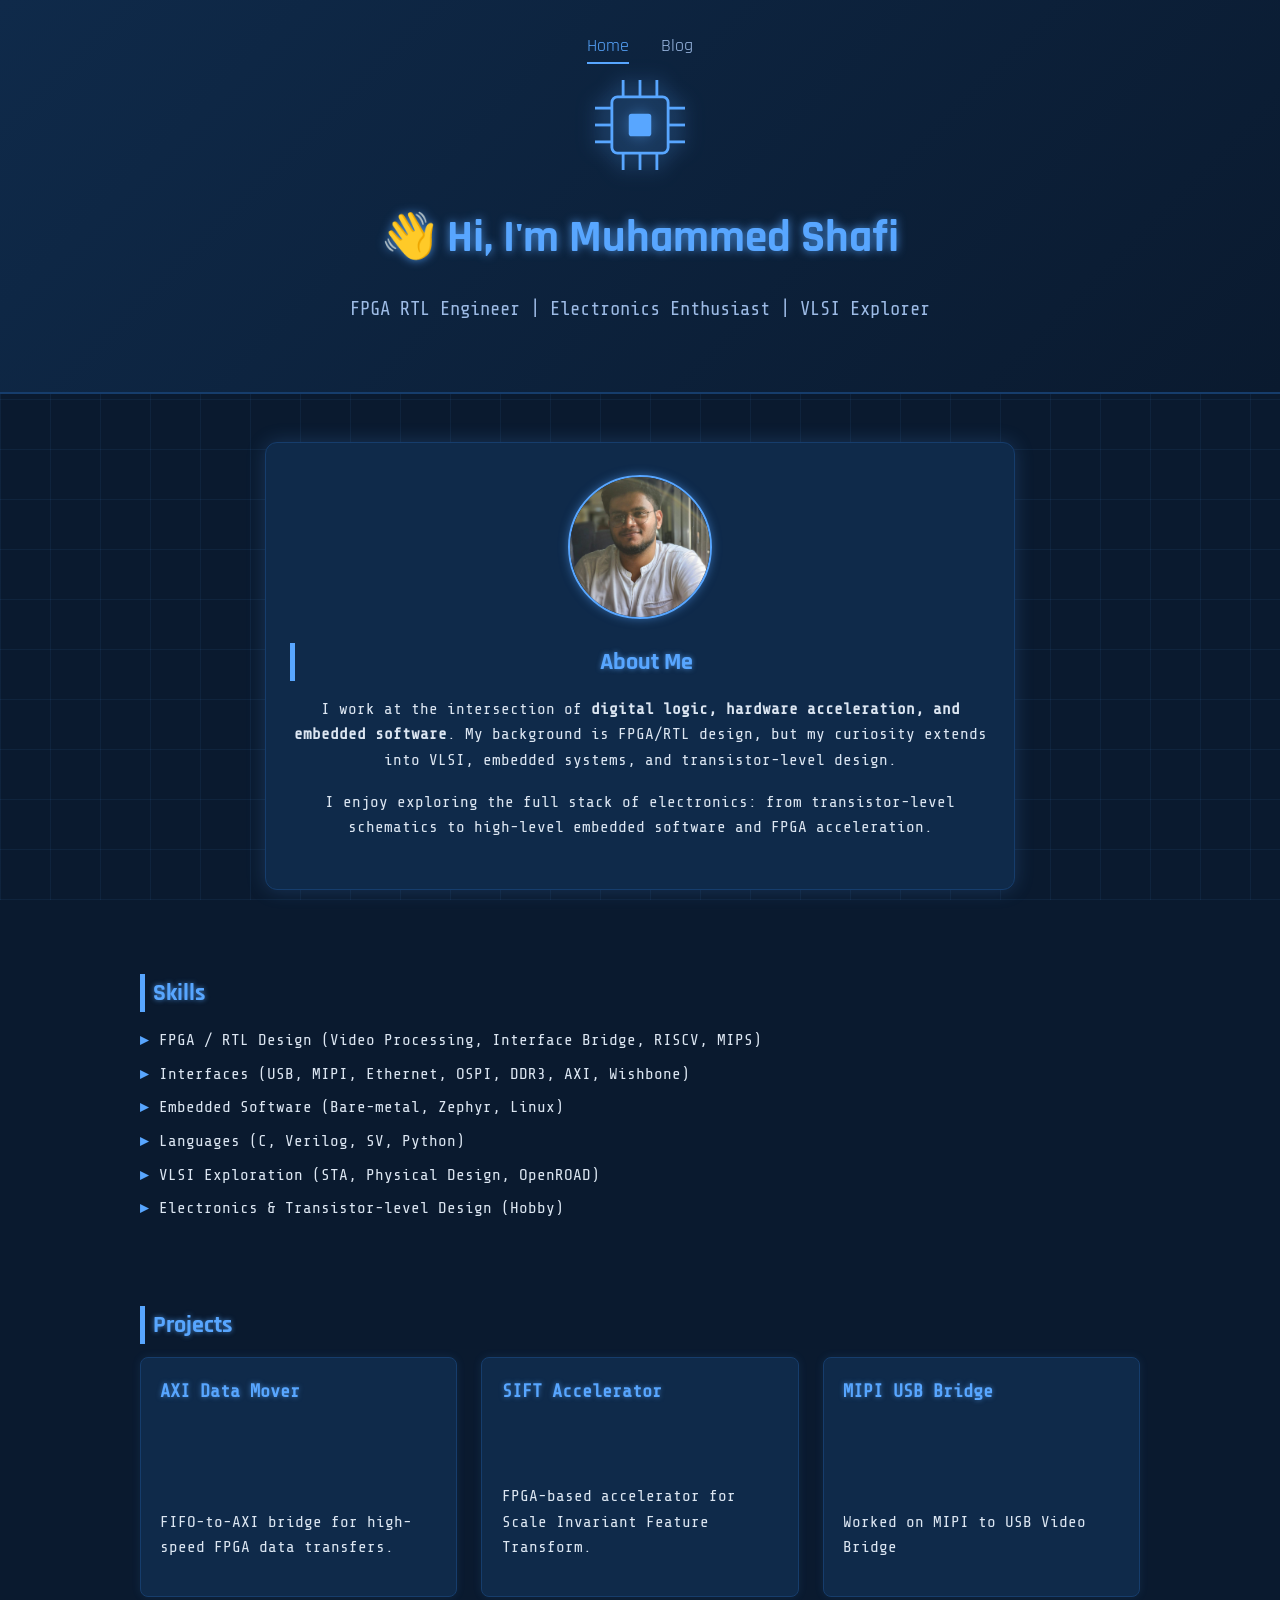
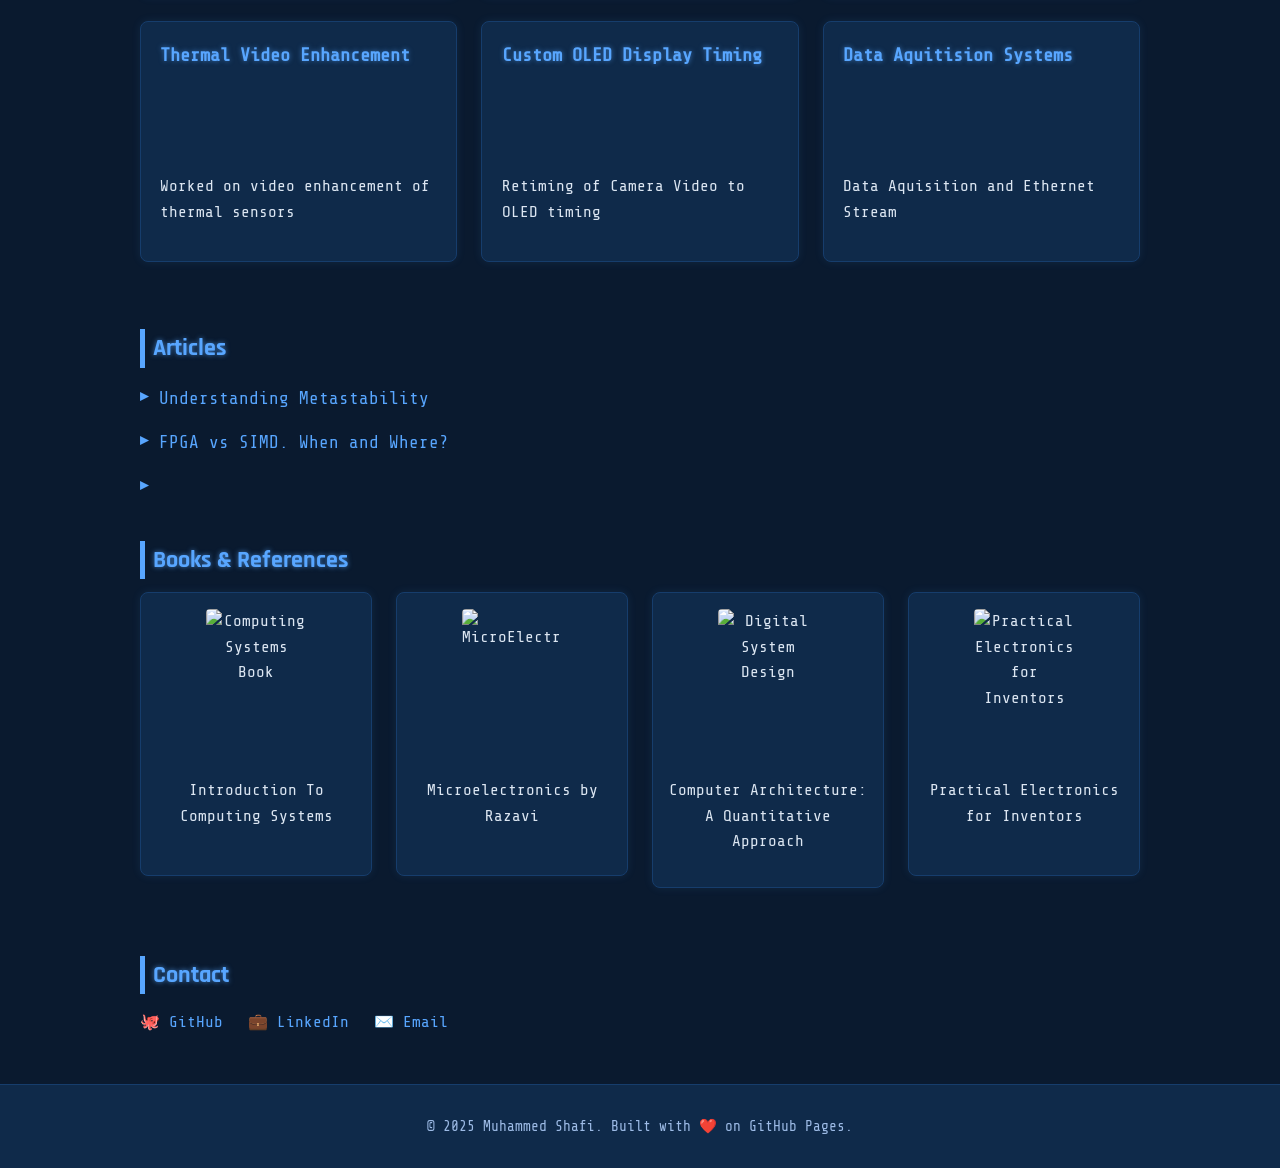
==== index.html @ 4765f698 "sept8" ====
<!DOCTYPE html>
<html lang="en">
<head>
  <meta charset="UTF-8">
  <meta name="viewport" content="width=device-width, initial-scale=1.0">
  <title>Muhammed Shafi | FPGA RTL Engineer</title>
  <link rel="stylesheet" href="styles.css">
</head>
<body>

  <!-- Header -->
  <header>
    <nav class="navbar">
      <a href="index.html" class="active">Home</a>
      <a href="blog.html">Blog</a>
    </nav>

    <!-- Chip Logo -->
    <svg class="chip-logo" xmlns="http://www.w3.org/2000/svg" viewBox="0 0 64 64" fill="none">
      <rect x="12" y="12" width="40" height="40" rx="4" stroke="#58a6ff" stroke-width="2"/>
      <rect x="24" y="24" width="16" height="16" rx="2" fill="#58a6ff"/>
      <line x1="0" y1="20" x2="12" y2="20" stroke="#58a6ff" stroke-width="2"/>
      <line x1="0" y1="32" x2="12" y2="32" stroke="#58a6ff" stroke-width="2"/>
      <line x1="0" y1="44" x2="12" y2="44" stroke="#58a6ff" stroke-width="2"/>
      <line x1="52" y1="20" x2="64" y2="20" stroke="#58a6ff" stroke-width="2"/>
      <line x1="52" y1="32" x2="64" y2="32" stroke="#58a6ff" stroke-width="2"/>
      <line x1="52" y1="44" x2="64" y2="44" stroke="#58a6ff" stroke-width="2"/>
      <line x1="20" y1="0" x2="20" y2="12" stroke="#58a6ff" stroke-width="2"/>
      <line x1="32" y1="0" x2="32" y2="12" stroke="#58a6ff" stroke-width="2"/>
      <line x1="44" y1="0" x2="44" y2="12" stroke="#58a6ff" stroke-width="2"/>
      <line x1="20" y1="52" x2="20" y2="64" stroke="#58a6ff" stroke-width="2"/>
      <line x1="32" y1="52" x2="32" y2="64" stroke="#58a6ff" stroke-width="2"/>
      <line x1="44" y1="52" x2="44" y2="64" stroke="#58a6ff" stroke-width="2"/>
    </svg>

    <h1>👋 Hi, I'm Muhammed Shafi</h1>
    <p>FPGA RTL Engineer | Electronics Enthusiast | VLSI Explorer</p>
  </header>

  <!-- About Me -->
  <section class="about-me">
    <div class="about-card">
      <div class="photo-holder">
        <img src="propic.jpeg" alt="Muhammed Shafi">
      </div>
      <div class="bio">
        <h2>About Me</h2>
        <p>
          I work at the intersection of <strong>digital logic, hardware acceleration, and embedded software</strong>.  
          My background is FPGA/RTL design, but my curiosity extends into VLSI, embedded systems, and transistor-level design.
        </p>
        <p>
          I enjoy exploring the full stack of electronics: from transistor-level schematics to high-level embedded software and FPGA acceleration.
        </p>
      </div>
    </div>
  </section>

  <!-- Skills -->
  <section class="skills">
    <h2>Skills</h2>
    <ul>
      <li>FPGA / RTL Design (Video Processing, Interface Bridge, RISCV, MIPS)</li>
      <li>Interfaces (USB, MIPI, Ethernet, OSPI, DDR3, AXI, Wishbone)</li>
      <li>Embedded Software (Bare-metal, Zephyr, Linux)</li>
      <li>Languages (C, Verilog, SV, Python)</li>
      <li>VLSI Exploration (STA, Physical Design, OpenROAD)</li>
      <li>Electronics & Transistor-level Design (Hobby)</li>
    </ul>
  </section>

  <!-- Projects -->
  <section class="projects">
    <h2>Projects</h2>
    <div class="projects-grid">
      <div class="card"><h3>AXI Data Mover</h3><p>FIFO-to-AXI bridge for high-speed FPGA data transfers.</p></div>
      <div class="card"><h3>SIFT Accelerator</h3><p>FPGA-based accelerator for Scale Invariant Feature Transform.</p></div>
      <div class="card"><h3>MIPI USB Bridge</h3><p>Worked on MIPI to USB Video Bridge </p></div>
      <div class="card"><h3>Thermal Video Enhancement</h3><p>Worked on video enhancement of thermal sensors</p></div>
      <div class="card"><h3>Custom OLED Display Timing</h3><p>Retiming of Camera Video to OLED timing</p></div>
      <div class="card"><h3>Data Aquitision Systems</h3><p>Data Aquisition and Ethernet Stream </p></div>
    </div>
  </section>

  <!-- Articles -->
  <section class="articles">
    <h2>Articles</h2>
    <ul class="blog-links">
      <li><a href="blog.html#axi-data-mover">Understanding Metastability</a></li>
      <li><a href="blog.html#fpga-vs-simd">FPGA vs SIMD. When and Where?</a></li>
      <li><a href="blog.html#3d-printing"></a></li>
    </ul>
  </section>

  <!-- Books -->
  <section class="books">
    <h2>Books & References</h2>
    <div class="books-grid">
      <div class="book-card">
        <img src="https://m.media-amazon.com/images/I/41h+Bfz9GYL.jpg" alt="Computing Systems Book">
        <p>Introduction To Computing Systems</p>
      </div>
      <div class="book-card">
        <img src="https://m.media-amazon.com/images/I/61OYe2f8OWL._SX342_SY445_ControlCacheEqualizer_.jpg" alt="MicroElectronics">
        <p>Microelectronics by Razavi</p>
      </div>
      <div class="book-card">
        <img src="https://m.media-amazon.com/images/G/31/apparel/rcxgs/tile._CB483369979_.gif" alt="Digital System Design">
        <p>Computer Architecture: A Quantitative Approach</p>
      </div>
      <div class="book-card">
        <img src="https://m.media-amazon.com/images/I/51RRnLMGxoL._SX379_BO1,204,203,200_.jpg" alt="Practical Electronics for Inventors">
        <p>Practical Electronics for Inventors</p>
      </div>
    </div>
  </section>

  <!-- Contact -->
  <section class="contact">
    <h2>Contact</h2>
    <p class="links">
      <a href="https://github.com/your-username" target="_blank">🐙 GitHub</a>
      <a href="https://linkedin.com/in/your-profile" target="_blank">💼 LinkedIn</a>
      <a href="mailto:your.email@example.com">✉️ Email</a>
    </p>
  </section>

  <!-- Footer -->
  <footer>
    <p>© 2025 Muhammed Shafi. Built with ❤️ on GitHub Pages.</p>
  </footer>

  <!-- JS -->
  <script src="script.js"></script>
</body>
</html>
---- styles.css ----
/* Fonts */
@import url('https://fonts.googleapis.com/css2?family=Share+Tech+Mono&family=Rajdhani:wght@500&display=swap');

/* Base styles */
body {
  margin: 0;
  font-family: 'Share Tech Mono', monospace;
  background: #0a1a2f;
  color: #dce6f2;
  line-height: 1.6;
  overflow-x: hidden;
  position: relative;
}

/* Blueprint grid background */
body::before {
  content: "";
  position: fixed;
  top: 0; left: 0;
  width: 100%; height: 100%;
  background: 
    linear-gradient(90deg, rgba(88,166,255,0.07) 1px, transparent 1px),
    linear-gradient(0deg, rgba(88,166,255,0.07) 1px, transparent 1px);
  background-size: 50px 50px;
  pointer-events: none;
  z-index: 0;
}

/* Header */
header {
  text-align: center;
  padding: 2rem 1rem 3rem 1rem;
  background: linear-gradient(135deg, #0f2a4a, #0a1a2f);
  border-bottom: 2px solid #163d6c;
  position: relative;
  z-index: 1;
}

/* Navbar */
.navbar {
  display: flex;
  justify-content: center;
  gap: 2rem;
  margin-bottom: 1rem;
}

.navbar a {
  color: #9dbbe6;
  text-decoration: none;
  font-family: 'Rajdhani', sans-serif;
  font-size: 1.1rem;
  transition: color 0.2s, text-shadow 0.2s;
}

.navbar a:hover {
  color: #58a6ff;
  text-shadow: 0 0 8px #58a6ff;
}

.navbar .active {
  color: #58a6ff;
  border-bottom: 2px solid #58a6ff;
  padding-bottom: 2px;
}

/* Chip logo */
.chip-logo {
  width: 90px;
  margin-bottom: 1rem;
  filter: drop-shadow(0 0 10px rgba(88,166,255,0.8));
  animation: pulse 3s infinite alternate;
}

@keyframes pulse {
  from { filter: drop-shadow(0 0 5px rgba(88,166,255,0.5)); }
  to { filter: drop-shadow(0 0 20px rgba(88,166,255,1)); }
}

/* Header text */
header h1 {
  font-family: 'Rajdhani', sans-serif;
  font-size: 2.8rem;
  color: #58a6ff;
  margin: 0.5rem 0;
  text-shadow: 0 0 10px rgba(88,166,255,0.8);
}

header p {
  font-size: 1.2rem;
  color: #9dbbe6;
}

/* Sections */
section {
  max-width: 1000px;
  margin: 1rem auto;
  padding: 1rem 2rem;
  position: relative;
  z-index: 1;
}

h2 {
  font-family: 'Rajdhani', sans-serif;
  border-left: 5px solid #58a6ff;
  padding-left: 0.5rem;
  margin-bottom: 0.8rem;
  color: #58a6ff;
  text-shadow: 0 0 5px rgba(88,166,255,0.7);
}

/* About Me section */
.about-me {
  display: flex;
  justify-content: center;
  margin: 2rem auto;
  padding: 1rem;
}

.about-card {
  background: #0f2a4a;
  border: 1px solid #163d6c;
  border-radius: 12px;
  padding: 2rem 1.5rem;
  max-width: 700px;
  width: 100%;
  text-align: center;
  box-shadow: 0 0 20px rgba(88,166,255,0.2);
}

.about-card .photo-holder {
  width: 140px;
  height: 140px;
  margin: 0 auto 1.5rem auto;
  border-radius: 50%;
  overflow: hidden;
  border: 2px solid #58a6ff;
  box-shadow: 0 0 10px rgba(88,166,255,0.5);
}

.about-card .photo-holder img {
  width: 100%;
  height: 100%;
  object-fit: cover;
}

.about-card .bio h2 {
  font-family: 'Rajdhani', sans-serif;
  color: #58a6ff;
  margin-bottom: 1rem;
}

.about-card .bio p {
  color: #dce6f2;
  line-height: 1.6;
  margin-bottom: 1rem;
  font-size: 1rem;
}

/* Lists */
ul { list-style: none; padding: 0; }
li {
  margin: 0.5rem 0;
  padding-left: 1.2rem;
  position: relative;
}
li::before {
  content: "▸";
  position: absolute;
  left: 0;
  color: #58a6ff;
  font-weight: bold;
}

/* Projects */
.projects-grid {
    display: grid;
    grid-template-columns: repeat(auto-fit, minmax(250px, 1fr));
    gap: 1.5rem;
  }
  
  .card {
    display: flex;
    flex-direction: column;
    justify-content: space-between;
    background: #0f2a4a;
    padding: 1.2rem;
    border-radius: 8px;
    border: 1px solid #163d6c;
    box-shadow: 0 0 10px rgba(88,166,255,0.1);
    transition: transform 0.2s, box-shadow 0.3s;
    min-height: 200px; /* ensures uniform height */
  }


.card:hover {
  transform: translateY(-5px);
  box-shadow: 0 0 20px rgba(88,166,255,0.4);
}

.card h3 {
  color: #58a6ff;
  margin-top: 0;
  text-shadow: 0 0 5px rgba(88,166,255,0.6);
}

/* Blog links */
.blog-links li {
  margin: 1rem 0;
}

.blog-links a {
  color: #58a6ff;
  text-decoration: none;
  font-size: 1.1rem;
  transition: color 0.2s, text-shadow 0.2s;
}

.blog-links a:hover {
  color: #7dd3fc;
  text-shadow: 0 0 8px #58a6ff;
}

/* Books section */
.books-grid {
    display: grid;
    grid-template-columns: repeat(auto-fit, minmax(150px, 1fr));
    gap: 1.5rem;
    align-items: start;
  }
  
  .book-card {
    display: flex;
    flex-direction: column;
    align-items: center;
    background: #0f2a4a;
    border: 1px solid #163d6c;
    border-radius: 8px;
    padding: 1rem;
    text-align: center;
    box-shadow: 0 0 10px rgba(88,166,255,0.1);
    transition: transform 0.2s, box-shadow 0.3s;
    min-height: 250px; /* keeps books aligned */
  }
  
  .book-card img {
    width: 100px;
    height: 140px;
    object-fit: cover;
    margin-bottom: 0.8rem;
    border-radius: 4px;
  }


.book-card:hover {
    transform: translateY(-5px);
    box-shadow: 0 0 20px rgba(88,166,255,0.4);
  }

/* Contact links */
.links a {
  color: #58a6ff;
  text-decoration: none;
  margin-right: 1rem;
  transition: color 0.2s, text-shadow 0.2s;
}

.links a:hover {
  color: #7dd3fc;
  text-shadow: 0 0 8px #58a6ff;
}

/* Footer */
footer {
  text-align: center;
  padding: 1rem;
  background: #0f2a4a;
  color: #9dbbe6;
  border-top: 1px solid #163d6c;
  font-size: 0.9rem;
  position: relative;
  z-index: 1;
}

/* Responsive tweaks */
@media (max-width: 768px) {
  .projects, .books {
    grid-template-columns: repeat(auto-fit, minmax(200px, 1fr));
  }
  section {
    padding: 1rem 1rem;
  }
}
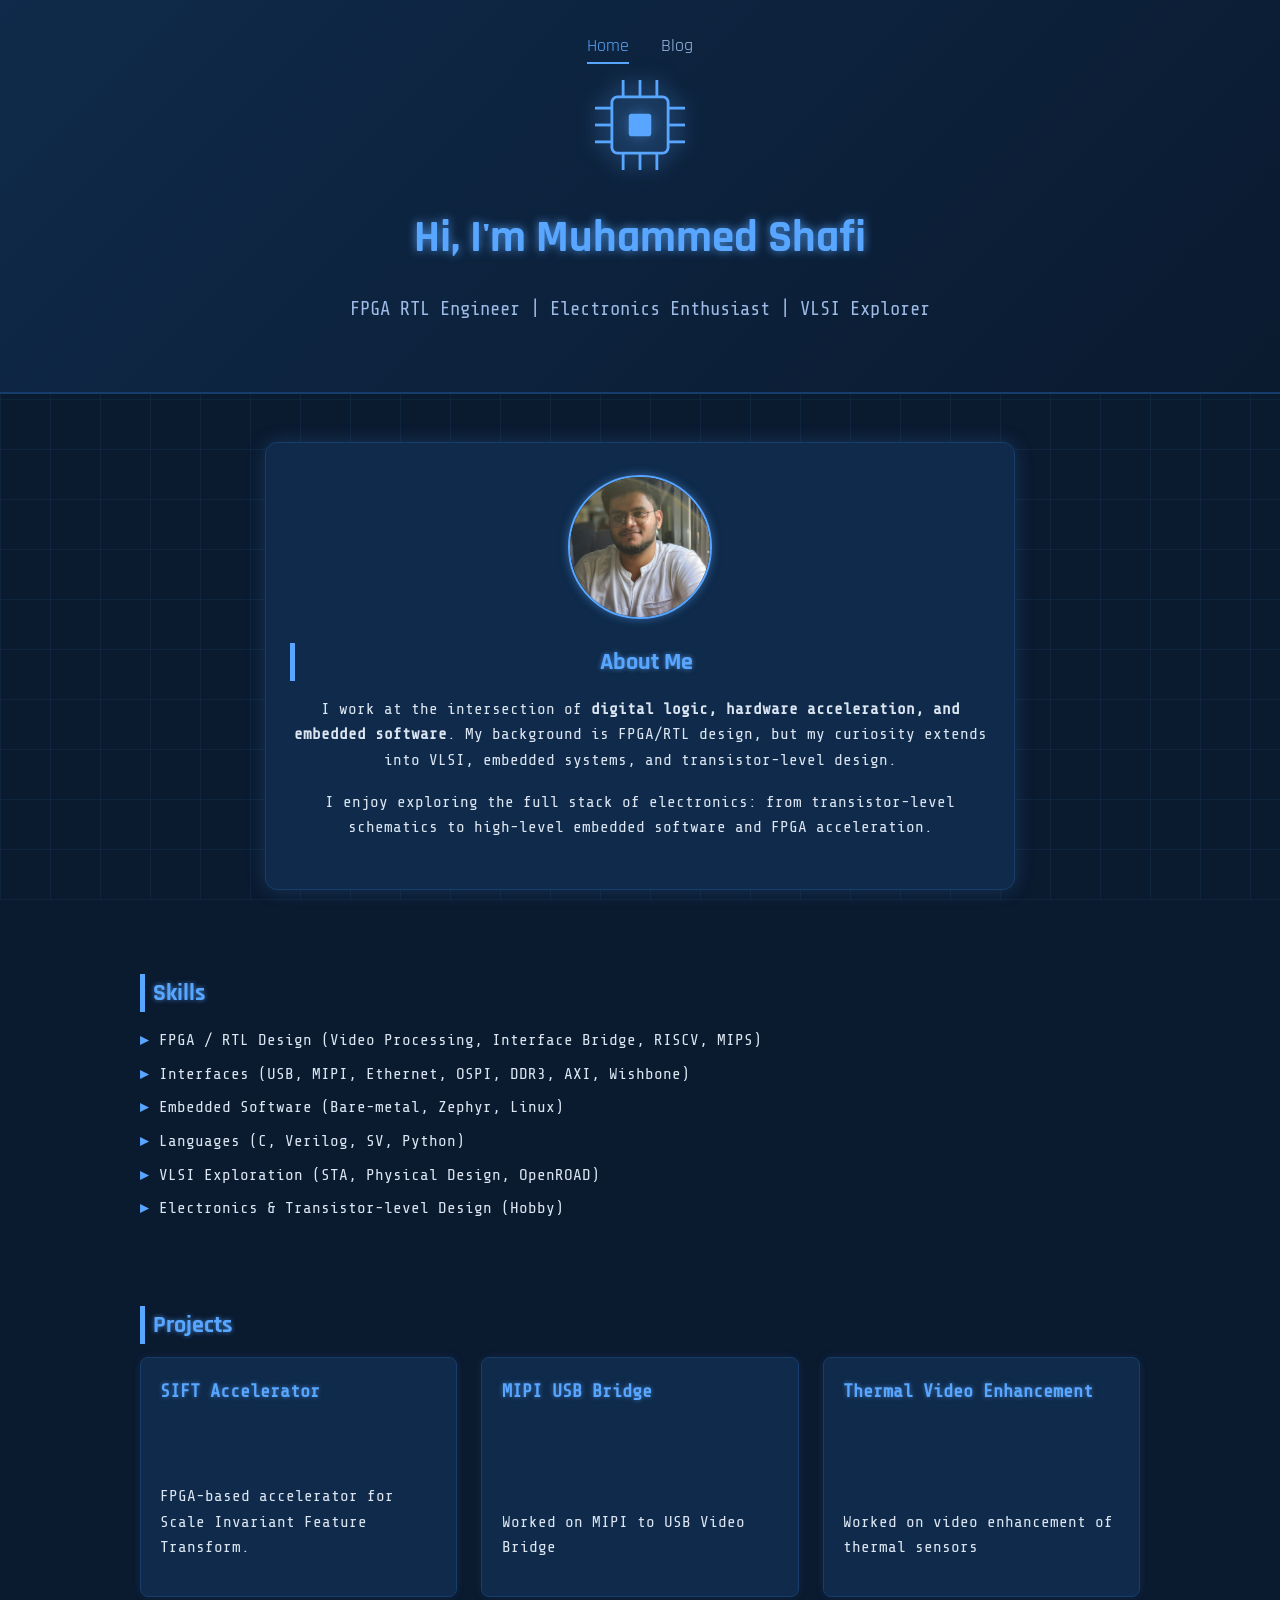
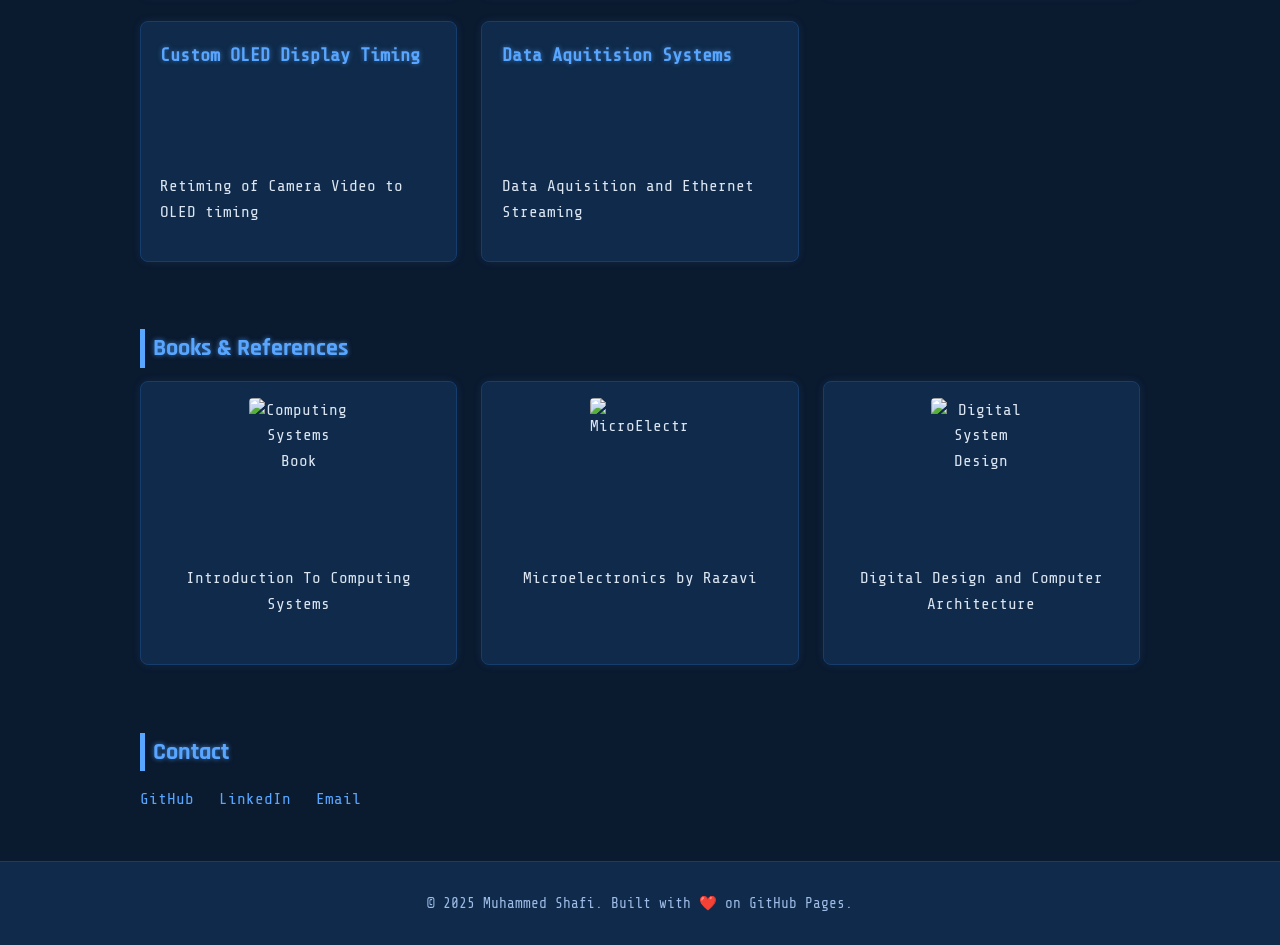
==== commit e4db1f2b: "nov4" ====
--- a/index.html
+++ b/index.html
@@ -33,7 +33,7 @@
       <line x1="44" y1="52" x2="44" y2="64" stroke="#58a6ff" stroke-width="2"/>
     </svg>
 
-    <h1>👋 Hi, I'm Muhammed Shafi</h1>
+    <h1> Hi, I'm Muhammed Shafi</h1>
     <p>FPGA RTL Engineer | Electronics Enthusiast | VLSI Explorer</p>
   </header>
 
@@ -73,24 +73,23 @@
   <section class="projects">
     <h2>Projects</h2>
     <div class="projects-grid">
-      <div class="card"><h3>AXI Data Mover</h3><p>FIFO-to-AXI bridge for high-speed FPGA data transfers.</p></div>
       <div class="card"><h3>SIFT Accelerator</h3><p>FPGA-based accelerator for Scale Invariant Feature Transform.</p></div>
       <div class="card"><h3>MIPI USB Bridge</h3><p>Worked on MIPI to USB Video Bridge </p></div>
       <div class="card"><h3>Thermal Video Enhancement</h3><p>Worked on video enhancement of thermal sensors</p></div>
       <div class="card"><h3>Custom OLED Display Timing</h3><p>Retiming of Camera Video to OLED timing</p></div>
-      <div class="card"><h3>Data Aquitision Systems</h3><p>Data Aquisition and Ethernet Stream </p></div>
+      <div class="card"><h3>Data Aquitision Systems</h3><p>Data Aquisition and Ethernet Streaming </p></div>
     </div>
   </section>
 
   <!-- Articles -->
-  <section class="articles">
+  <!-- <section class="articles">
     <h2>Articles</h2>
     <ul class="blog-links">
       <li><a href="blog.html#axi-data-mover">Understanding Metastability</a></li>
       <li><a href="blog.html#fpga-vs-simd">FPGA vs SIMD. When and Where?</a></li>
       <li><a href="blog.html#3d-printing"></a></li>
     </ul>
-  </section>
+  </section> -->
 
   <!-- Books -->
   <section class="books">
@@ -105,12 +104,8 @@
         <p>Microelectronics by Razavi</p>
       </div>
       <div class="book-card">
-        <img src="https://m.media-amazon.com/images/G/31/apparel/rcxgs/tile._CB483369979_.gif" alt="Digital System Design">
-        <p>Computer Architecture: A Quantitative Approach</p>
-      </div>
-      <div class="book-card">
-        <img src="https://m.media-amazon.com/images/I/51RRnLMGxoL._SX379_BO1,204,203,200_.jpg" alt="Practical Electronics for Inventors">
-        <p>Practical Electronics for Inventors</p>
+        <img src="https://m.media-amazon.com/images/I/51TJ5148ORL.jpg" alt="Digital System Design">
+        <p>Digital Design and Computer Architecture </p>
       </div>
     </div>
   </section>
@@ -119,9 +114,9 @@
   <section class="contact">
     <h2>Contact</h2>
     <p class="links">
-      <a href="https://github.com/your-username" target="_blank">🐙 GitHub</a>
-      <a href="https://linkedin.com/in/your-profile" target="_blank">💼 LinkedIn</a>
-      <a href="mailto:your.email@example.com">✉️ Email</a>
+      <a href="https://github.com/your-username" target="_blank"> GitHub</a>
+      <a href="https://linkedin.com/in/your-profile" target="_blank"> LinkedIn</a>
+      <a href="mailto:your.email@example.com">Email</a>
     </p>
   </section>
 
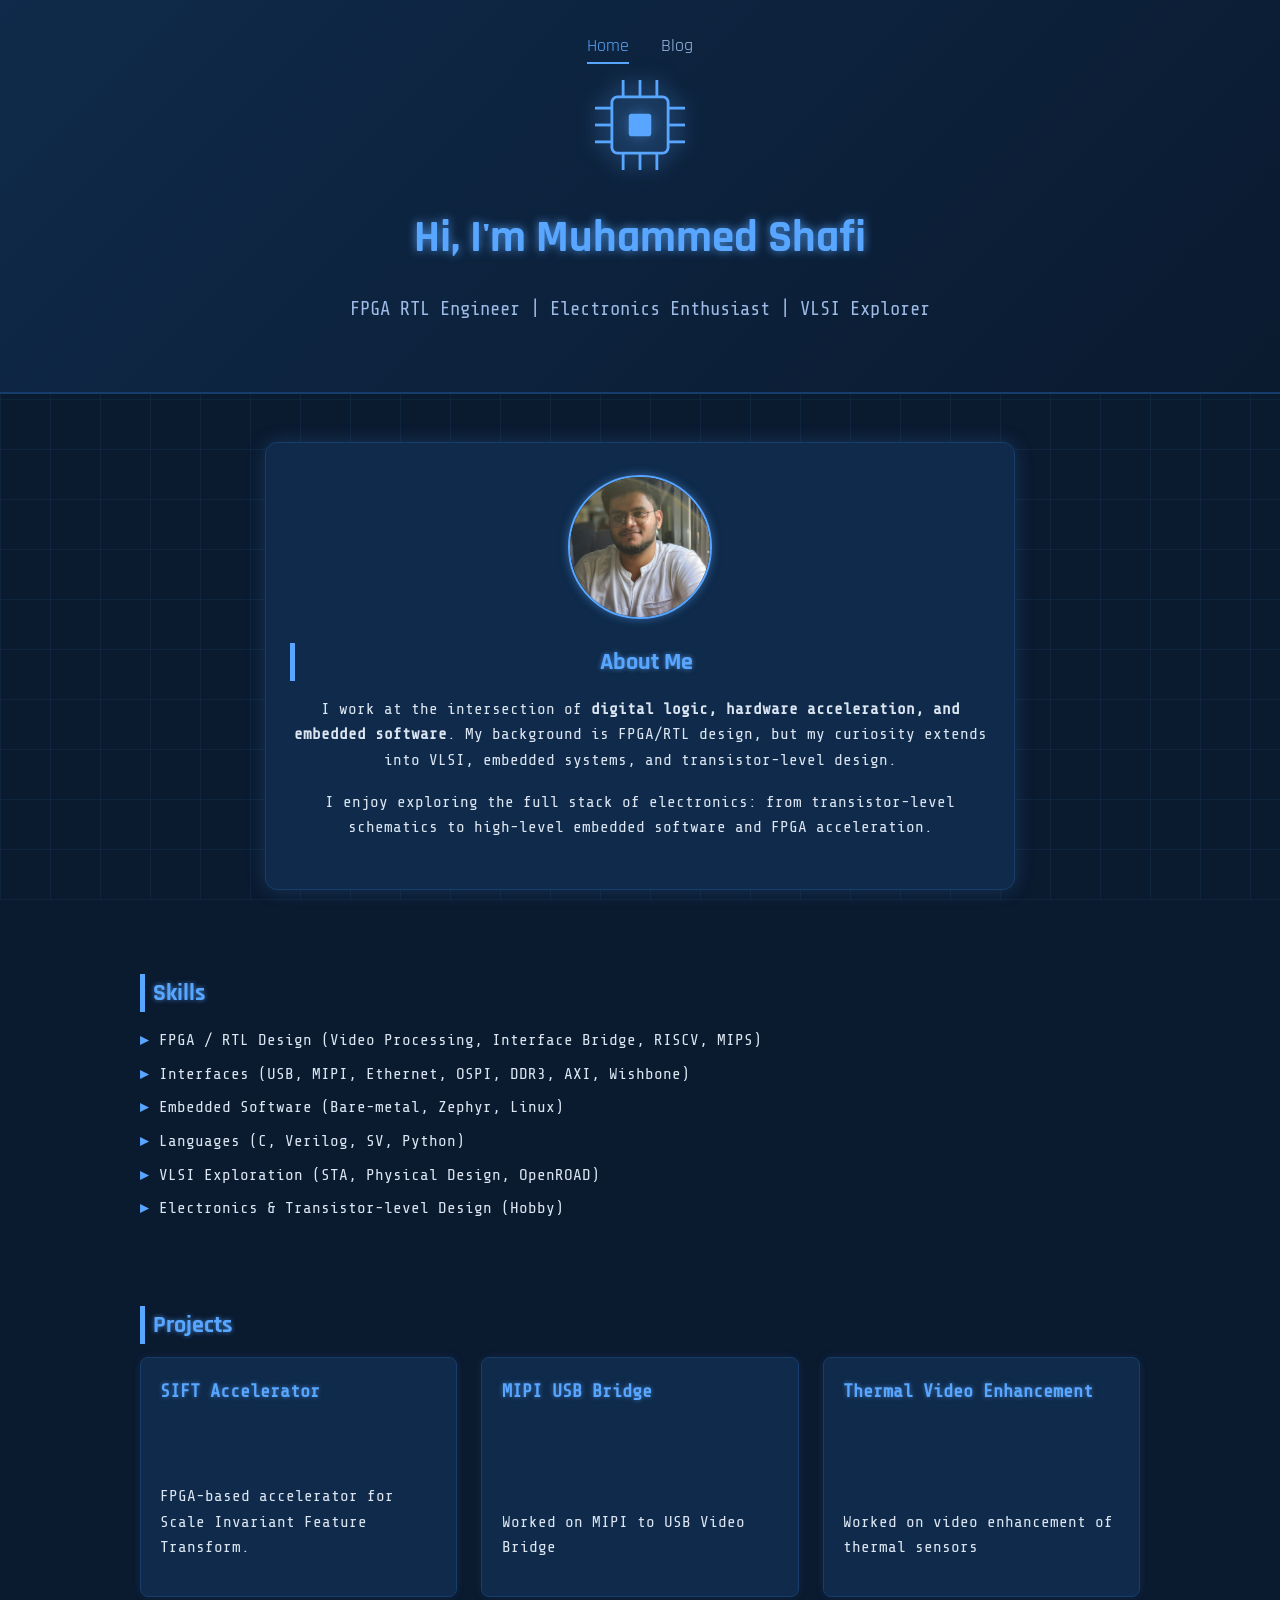
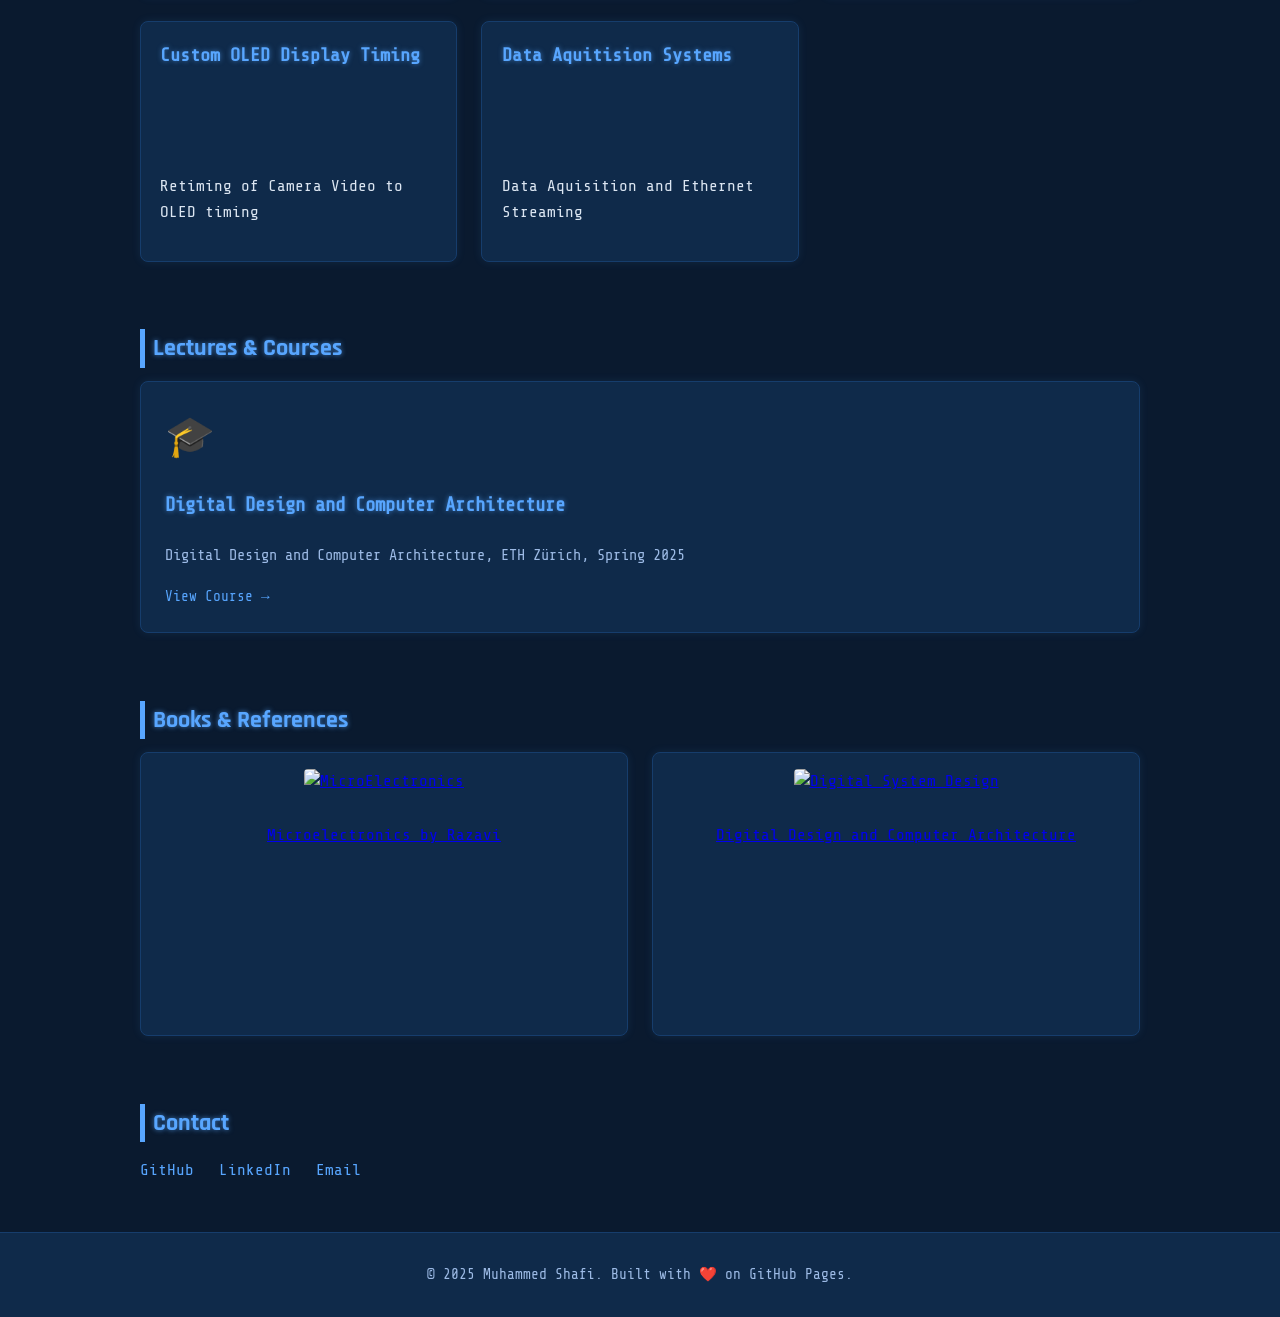
==== commit 2f7f74a3: "added lectures" ====
--- a/index.html
+++ b/index.html
@@ -91,22 +91,36 @@
     </ul>
   </section> -->
 
+  <!-- Lectures -->
+  <section class="lectures">
+    <h2>Lectures & Courses</h2>
+    <div class="lectures-grid">
+      <div class="lecture-card">
+        <div class="lecture-icon">🎓</div>
+        <h3>Digital Design and Computer Architecture</h3>
+        <p>Digital Design and Computer Architecture, ETH Zürich, Spring 2025</p>
+        <a href="https://www.youtube.com/live/ubhxKNlOlRg?si=NXwJ2bxyNw6R1CYl" target="_blank">View Course →</a>
+      </div>
+  </section>
+
   <!-- Books -->
   <section class="books">
     <h2>Books & References</h2>
     <div class="books-grid">
       <div class="book-card">
-        <img src="https://m.media-amazon.com/images/I/41h+Bfz9GYL.jpg" alt="Computing Systems Book">
-        <p>Introduction To Computing Systems</p>
+        <a href="https://www.amazon.in/Microelectronics-Behzad-Razavi/dp/8126571357" target="_blank">
+          <img src="https://m.media-amazon.com/images/I/61OYe2f8OWL._SX342_SY445_ControlCacheEqualizer_.jpg" alt="MicroElectronics">
+          <p>Microelectronics by Razavi</p>
+        </a>
       </div>
+      
       <div class="book-card">
-        <img src="https://m.media-amazon.com/images/I/61OYe2f8OWL._SX342_SY445_ControlCacheEqualizer_.jpg" alt="MicroElectronics">
-        <p>Microelectronics by Razavi</p>
+        <a href="https://www.amazon.in/Digital-Design-Computer-Architecture-Harris/dp/0123944244" target="_blank">
+          <img src="https://m.media-amazon.com/images/I/51TJ5148ORL.jpg" alt="Digital System Design">
+          <p>Digital Design and Computer Architecture</p>
+        </a>
       </div>
-      <div class="book-card">
-        <img src="https://m.media-amazon.com/images/I/51TJ5148ORL.jpg" alt="Digital System Design">
-        <p>Digital Design and Computer Architecture </p>
-      </div>
+      
     </div>
   </section>
 
--- a/styles.css
+++ b/styles.css
@@ -290,3 +290,60 @@
     padding: 1rem 1rem;
   }
 }
+
+
+/* Lectures section */
+.lectures-grid {
+  display: grid;
+  grid-template-columns: repeat(auto-fit, minmax(250px, 1fr));
+  gap: 1.5rem;
+}
+
+.lecture-card {
+  display: flex;
+  flex-direction: column;
+  background: #0f2a4a;
+  padding: 1.5rem;
+  border-radius: 8px;
+  border: 1px solid #163d6c;
+  box-shadow: 0 0 10px rgba(88,166,255,0.1);
+  transition: transform 0.2s, box-shadow 0.3s;
+  min-height: 180px;
+}
+
+.lecture-card:hover {
+  transform: translateY(-5px);
+  box-shadow: 0 0 20px rgba(88,166,255,0.4);
+}
+
+.lecture-icon {
+  font-size: 2.5rem;
+  margin-bottom: 0.8rem;
+}
+
+.lecture-card h3 {
+  color: #58a6ff;
+  margin: 0.5rem 0;
+  font-size: 1.2rem;
+  text-shadow: 0 0 5px rgba(88,166,255,0.6);
+}
+
+.lecture-card p {
+  color: #9dbbe6;
+  font-size: 0.95rem;
+  flex-grow: 1;
+  margin-bottom: 1rem;
+}
+
+.lecture-card a {
+  color: #58a6ff;
+  text-decoration: none;
+  font-size: 0.9rem;
+  align-self: flex-start;
+  transition: color 0.2s, text-shadow 0.2s;
+}
+
+.lecture-card a:hover {
+  color: #7dd3fc;
+  text-shadow: 0 0 8px #58a6ff;
+}
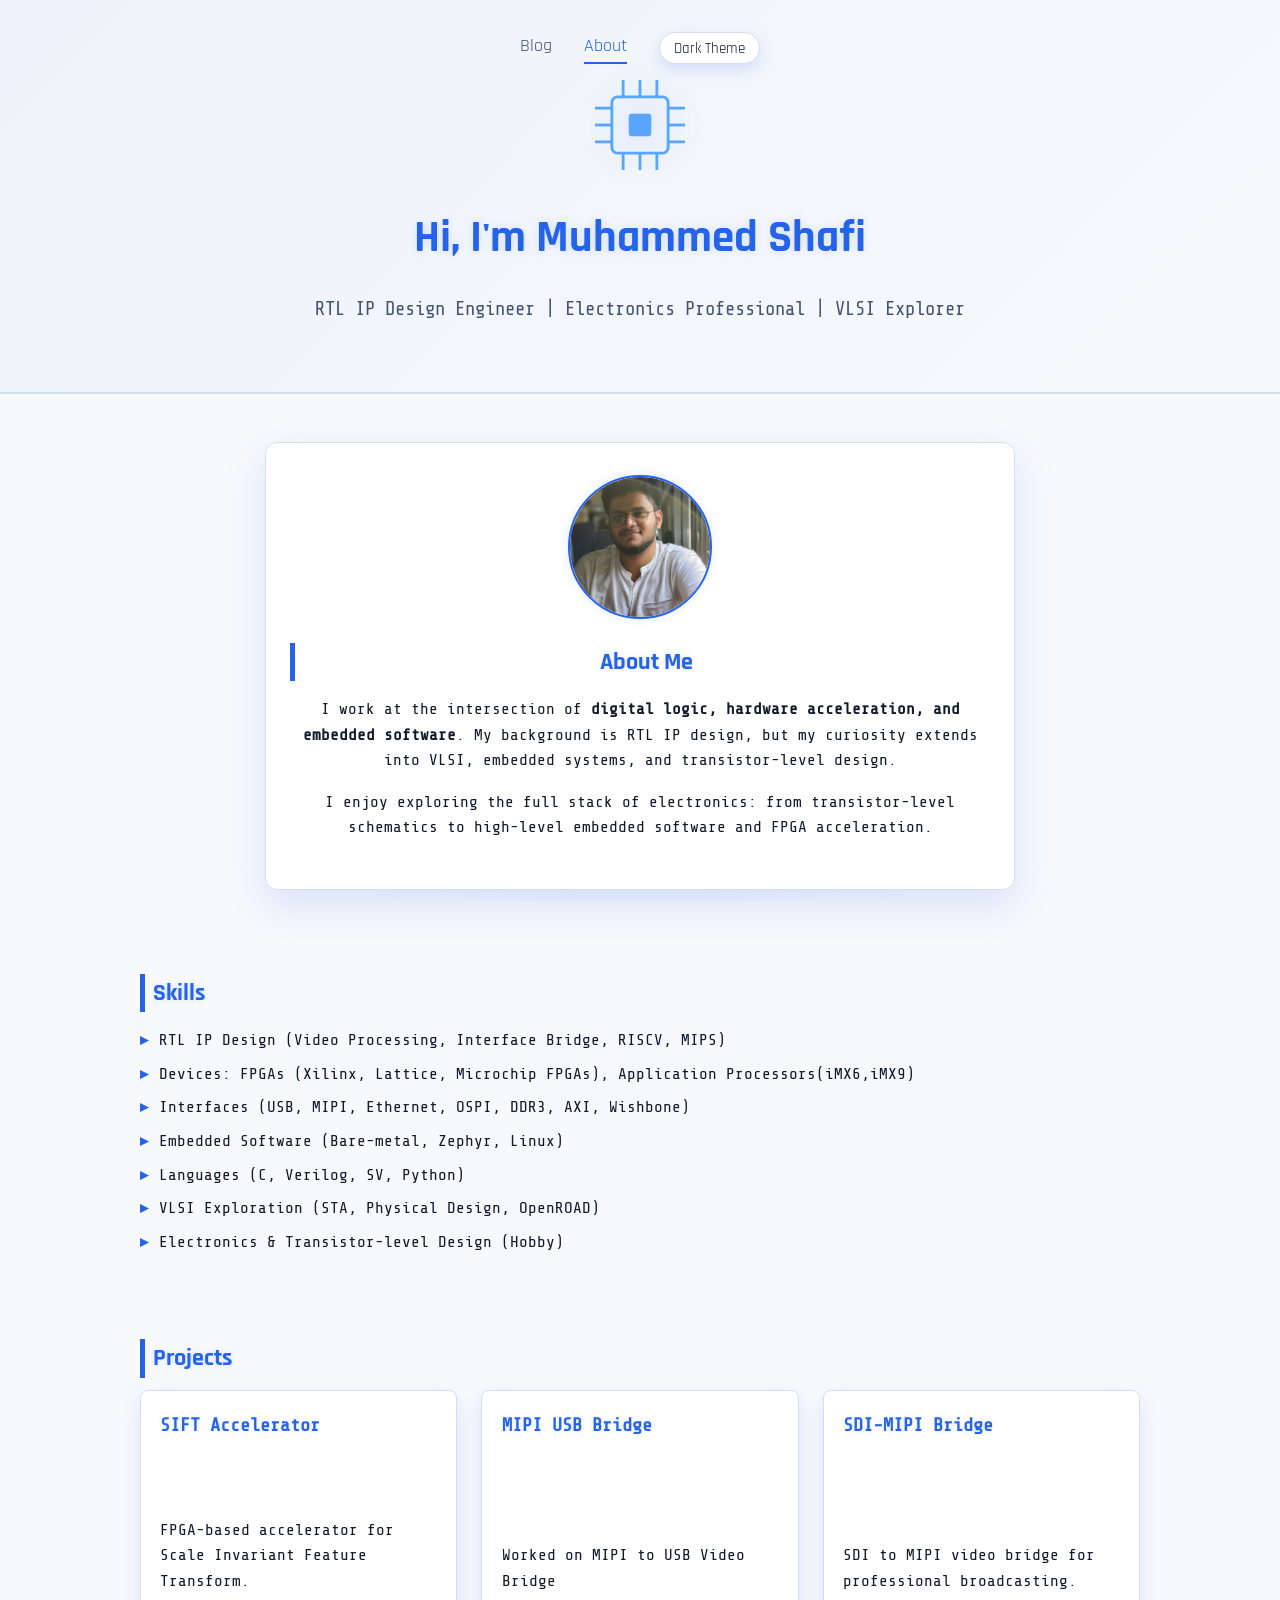
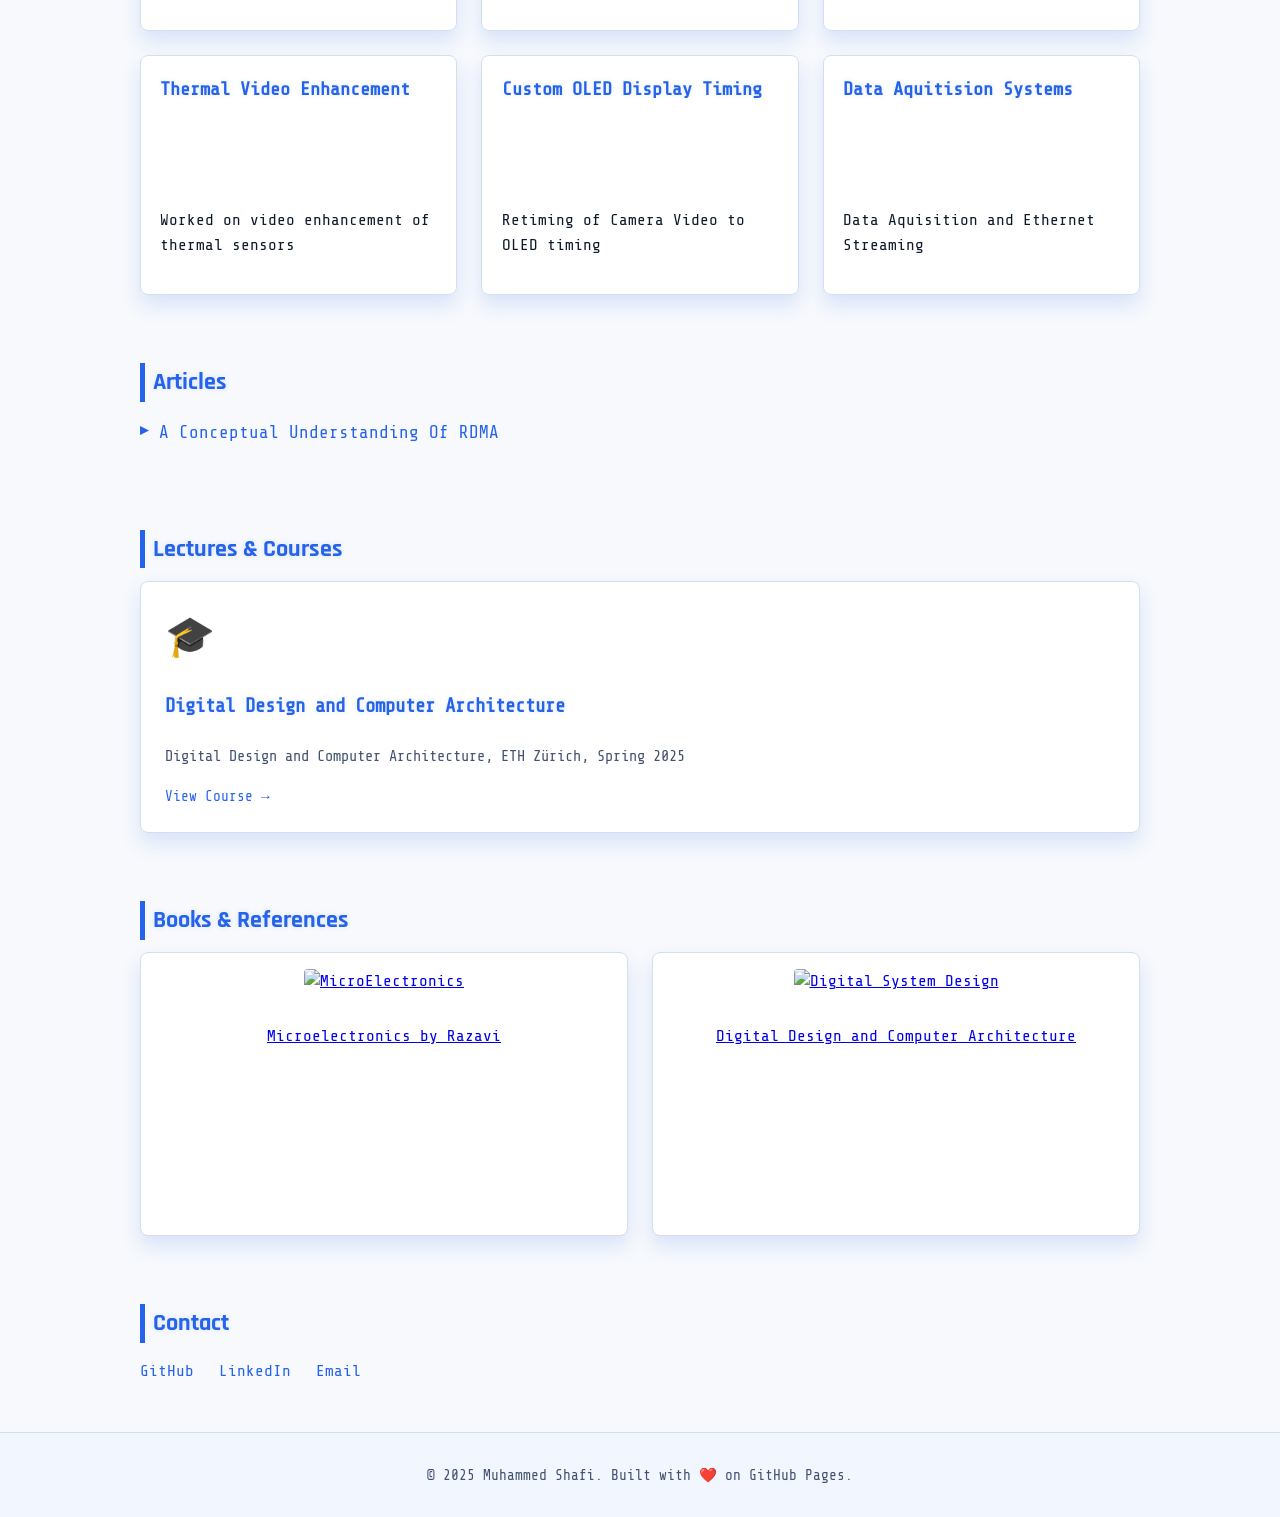
==== commit a9f26cbc: "new article added" ====
--- a/index.html
+++ b/index.html
@@ -3,7 +3,7 @@
 <head>
   <meta charset="UTF-8">
   <meta name="viewport" content="width=device-width, initial-scale=1.0">
-  <title>Muhammed Shafi | FPGA RTL Engineer</title>
+  <title>Muhammed Shafi | RTL IP Design Engineer</title>
   <link rel="stylesheet" href="styles.css">
 </head>
 <body>
@@ -11,8 +11,11 @@
   <!-- Header -->
   <header>
     <nav class="navbar">
-      <a href="index.html" class="active">Home</a>
       <a href="blog.html">Blog</a>
+      <a href="index.html" class="active">About</a>
+      <button class="theme-toggle" type="button" aria-pressed="false">
+        Dark Theme
+      </button>
     </nav>
 
     <!-- Chip Logo -->
@@ -34,7 +37,7 @@
     </svg>
 
     <h1> Hi, I'm Muhammed Shafi</h1>
-    <p>FPGA RTL Engineer | Electronics Enthusiast | VLSI Explorer</p>
+    <p>RTL IP Design Engineer | Electronics Professional | VLSI Explorer</p>
   </header>
 
   <!-- About Me -->
@@ -47,7 +50,7 @@
         <h2>About Me</h2>
         <p>
           I work at the intersection of <strong>digital logic, hardware acceleration, and embedded software</strong>.  
-          My background is FPGA/RTL design, but my curiosity extends into VLSI, embedded systems, and transistor-level design.
+          My background is RTL IP design, but my curiosity extends into VLSI, embedded systems, and transistor-level design.
         </p>
         <p>
           I enjoy exploring the full stack of electronics: from transistor-level schematics to high-level embedded software and FPGA acceleration.
@@ -60,7 +63,8 @@
   <section class="skills">
     <h2>Skills</h2>
     <ul>
-      <li>FPGA / RTL Design (Video Processing, Interface Bridge, RISCV, MIPS)</li>
+      <li>RTL IP Design (Video Processing, Interface Bridge, RISCV, MIPS)</li>
+      <li>Devices: FPGAs (Xilinx, Lattice, Microchip FPGAs), Application Processors(iMX6,iMX9)</li>
       <li>Interfaces (USB, MIPI, Ethernet, OSPI, DDR3, AXI, Wishbone)</li>
       <li>Embedded Software (Bare-metal, Zephyr, Linux)</li>
       <li>Languages (C, Verilog, SV, Python)</li>
@@ -75,21 +79,19 @@
     <div class="projects-grid">
       <div class="card"><h3>SIFT Accelerator</h3><p>FPGA-based accelerator for Scale Invariant Feature Transform.</p></div>
       <div class="card"><h3>MIPI USB Bridge</h3><p>Worked on MIPI to USB Video Bridge </p></div>
+      <div class="card"><h3>SDI-MIPI Bridge</h3><p>SDI to MIPI video bridge for professional broadcasting.</p></div>
       <div class="card"><h3>Thermal Video Enhancement</h3><p>Worked on video enhancement of thermal sensors</p></div>
       <div class="card"><h3>Custom OLED Display Timing</h3><p>Retiming of Camera Video to OLED timing</p></div>
       <div class="card"><h3>Data Aquitision Systems</h3><p>Data Aquisition and Ethernet Streaming </p></div>
     </div>
   </section>
 
-  <!-- Articles -->
-  <!-- <section class="articles">
+  <section class="articles">
     <h2>Articles</h2>
     <ul class="blog-links">
-      <li><a href="blog.html#axi-data-mover">Understanding Metastability</a></li>
-      <li><a href="blog.html#fpga-vs-simd">FPGA vs SIMD. When and Where?</a></li>
-      <li><a href="blog.html#3d-printing"></a></li>
+      <li><a href="rdma.html">A Conceptual Understanding Of RDMA</a></li>
     </ul>
-  </section> -->
+  </section>
 
   <!-- Lectures -->
   <section class="lectures">
--- a/styles.css
+++ b/styles.css
@@ -1,37 +1,77 @@
 /* Fonts */
 @import url('https://fonts.googleapis.com/css2?family=Share+Tech+Mono&family=Rajdhani:wght@500&display=swap');
+
+/* Theme tokens */
+:root {
+  color-scheme: light;
+  --bg: #f7f9fc;
+  --bg-strong: #eef3fb;
+  --surface: #ffffff;
+  --surface-alt: #f2f6ff;
+  --text: #0f1a2b;
+  --text-muted: #425270;
+  --accent: #2563eb;
+  --accent-soft: #e0eaff;
+  --border: #d5deef;
+  --shadow: rgba(37, 99, 235, 0.15);
+  --grid: rgba(37, 99, 235, 0.07);
+}
+
+[data-theme="dark"] {
+  color-scheme: dark;
+  --bg: #0a1324;
+  --bg-strong: #0f1f3a;
+  --surface: #0f223f;
+  --surface-alt: #0c1b33;
+  --text: #e6eefc;
+  --text-muted: #9db3d8;
+  --accent: #58a6ff;
+  --accent-soft: #1a3156;
+  --border: #193258;
+  --shadow: rgba(88, 166, 255, 0.28);
+  --grid: rgba(88, 166, 255, 0.08);
+}
 
 /* Base styles */
 body {
   margin: 0;
   font-family: 'Share Tech Mono', monospace;
-  background: #0a1a2f;
-  color: #dce6f2;
+  background: var(--bg);
+  color: var(--text);
   line-height: 1.6;
   overflow-x: hidden;
   position: relative;
-}
-
-/* Blueprint grid background */
+  transition: background 0.4s ease, color 0.4s ease;
+}
+
+/* Ambient background */
 body::before {
   content: "";
   position: fixed;
-  top: 0; left: 0;
-  width: 100%; height: 100%;
-  background: 
-    linear-gradient(90deg, rgba(88,166,255,0.07) 1px, transparent 1px),
-    linear-gradient(0deg, rgba(88,166,255,0.07) 1px, transparent 1px);
-  background-size: 50px 50px;
+  inset: 0;
+  background:
+    radial-gradient(700px 420px at 12% 8%, rgba(37, 99, 235, 0.08), transparent 60%),
+    radial-gradient(600px 380px at 88% 18%, rgba(88, 166, 255, 0.10), transparent 55%),
+    radial-gradient(520px 420px at 50% 92%, rgba(37, 99, 235, 0.06), transparent 60%);
+  opacity: 0.7;
   pointer-events: none;
   z-index: 0;
+}
+
+[data-theme="dark"] body::before {
+  background:
+    radial-gradient(700px 420px at 12% 8%, rgba(88, 166, 255, 0.14), transparent 60%),
+    radial-gradient(600px 380px at 88% 18%, rgba(56, 139, 253, 0.12), transparent 55%),
+    radial-gradient(520px 420px at 50% 92%, rgba(88, 166, 255, 0.10), transparent 60%);
+  opacity: 0.6;
 }
 
 /* Header */
 header {
   text-align: center;
   padding: 2rem 1rem 3rem 1rem;
-  background: linear-gradient(135deg, #0f2a4a, #0a1a2f);
-  border-bottom: 2px solid #163d6c;
+  background: linear-gradient(135deg, var(--bg-strong), var(--bg));
+  border-bottom: 2px solid var(--border);
   position: relative;
   z-index: 1;
 }
@@ -42,10 +82,11 @@
   justify-content: center;
   gap: 2rem;
   margin-bottom: 1rem;
+  flex-wrap: wrap;
 }
 
 .navbar a {
-  color: #9dbbe6;
+  color: var(--text-muted);
   text-decoration: none;
   font-family: 'Rajdhani', sans-serif;
   font-size: 1.1rem;
@@ -53,41 +94,65 @@
 }
 
 .navbar a:hover {
-  color: #58a6ff;
-  text-shadow: 0 0 8px #58a6ff;
+  color: var(--accent);
+  text-shadow: 0 0 8px var(--accent);
 }
 
 .navbar .active {
-  color: #58a6ff;
-  border-bottom: 2px solid #58a6ff;
+  color: var(--accent);
+  border-bottom: 2px solid var(--accent);
   padding-bottom: 2px;
+}
+
+/* Theme toggle */
+.theme-toggle {
+  border: 1px solid var(--border);
+  background: var(--surface);
+  color: var(--text);
+  font-family: 'Rajdhani', sans-serif;
+  font-size: 0.95rem;
+  padding: 0.35rem 0.9rem;
+  border-radius: 999px;
+  cursor: pointer;
+  transition: background 0.2s ease, color 0.2s ease, border-color 0.2s ease, box-shadow 0.2s ease;
+  box-shadow: 0 6px 16px var(--shadow);
+}
+
+.theme-toggle:hover {
+  background: var(--accent-soft);
+  border-color: var(--accent);
+}
+
+.theme-toggle:focus-visible {
+  outline: 2px solid var(--accent);
+  outline-offset: 3px;
 }
 
 /* Chip logo */
 .chip-logo {
   width: 90px;
   margin-bottom: 1rem;
-  filter: drop-shadow(0 0 10px rgba(88,166,255,0.8));
+  filter: drop-shadow(0 0 10px var(--shadow));
   animation: pulse 3s infinite alternate;
 }
 
 @keyframes pulse {
-  from { filter: drop-shadow(0 0 5px rgba(88,166,255,0.5)); }
-  to { filter: drop-shadow(0 0 20px rgba(88,166,255,1)); }
+  from { filter: drop-shadow(0 0 5px var(--shadow)); }
+  to { filter: drop-shadow(0 0 18px var(--shadow)); }
 }
 
 /* Header text */
 header h1 {
   font-family: 'Rajdhani', sans-serif;
   font-size: 2.8rem;
-  color: #58a6ff;
+  color: var(--accent);
   margin: 0.5rem 0;
-  text-shadow: 0 0 10px rgba(88,166,255,0.8);
+  text-shadow: 0 0 10px var(--shadow);
 }
 
 header p {
   font-size: 1.2rem;
-  color: #9dbbe6;
+  color: var(--text-muted);
 }
 
 /* Sections */
@@ -101,11 +166,11 @@
 
 h2 {
   font-family: 'Rajdhani', sans-serif;
-  border-left: 5px solid #58a6ff;
+  border-left: 5px solid var(--accent);
   padding-left: 0.5rem;
   margin-bottom: 0.8rem;
-  color: #58a6ff;
-  text-shadow: 0 0 5px rgba(88,166,255,0.7);
+  color: var(--accent);
+  text-shadow: 0 0 5px var(--shadow);
 }
 
 /* About Me section */
@@ -117,14 +182,14 @@
 }
 
 .about-card {
-  background: #0f2a4a;
-  border: 1px solid #163d6c;
+  background: var(--surface);
+  border: 1px solid var(--border);
   border-radius: 12px;
   padding: 2rem 1.5rem;
   max-width: 700px;
   width: 100%;
   text-align: center;
-  box-shadow: 0 0 20px rgba(88,166,255,0.2);
+  box-shadow: 0 16px 40px var(--shadow);
 }
 
 .about-card .photo-holder {
@@ -133,8 +198,8 @@
   margin: 0 auto 1.5rem auto;
   border-radius: 50%;
   overflow: hidden;
-  border: 2px solid #58a6ff;
-  box-shadow: 0 0 10px rgba(88,166,255,0.5);
+  border: 2px solid var(--accent);
+  box-shadow: 0 0 10px var(--shadow);
 }
 
 .about-card .photo-holder img {
@@ -145,12 +210,12 @@
 
 .about-card .bio h2 {
   font-family: 'Rajdhani', sans-serif;
-  color: #58a6ff;
+  color: var(--accent);
   margin-bottom: 1rem;
 }
 
 .about-card .bio p {
-  color: #dce6f2;
+  color: var(--text);
   line-height: 1.6;
   margin-bottom: 1rem;
   font-size: 1rem;
@@ -167,7 +232,7 @@
   content: "▸";
   position: absolute;
   left: 0;
-  color: #58a6ff;
+  color: var(--accent);
   font-weight: bold;
 }
 
@@ -178,29 +243,30 @@
     gap: 1.5rem;
   }
   
-  .card {
+.card {
     display: flex;
     flex-direction: column;
     justify-content: space-between;
-    background: #0f2a4a;
+    background: var(--surface);
     padding: 1.2rem;
     border-radius: 8px;
-    border: 1px solid #163d6c;
-    box-shadow: 0 0 10px rgba(88,166,255,0.1);
-    transition: transform 0.2s, box-shadow 0.3s;
+    border: 1px solid var(--border);
+    box-shadow: 0 10px 20px var(--shadow);
+    transition: transform 0.2s, box-shadow 0.3s, border-color 0.3s;
     min-height: 200px; /* ensures uniform height */
   }
 
 
 .card:hover {
   transform: translateY(-5px);
-  box-shadow: 0 0 20px rgba(88,166,255,0.4);
+  box-shadow: 0 16px 32px var(--shadow);
+  border-color: var(--accent);
 }
 
 .card h3 {
-  color: #58a6ff;
+  color: var(--accent);
   margin-top: 0;
-  text-shadow: 0 0 5px rgba(88,166,255,0.6);
+  text-shadow: 0 0 5px var(--shadow);
 }
 
 /* Blog links */
@@ -209,15 +275,15 @@
 }
 
 .blog-links a {
-  color: #58a6ff;
+  color: var(--accent);
   text-decoration: none;
   font-size: 1.1rem;
   transition: color 0.2s, text-shadow 0.2s;
 }
 
 .blog-links a:hover {
-  color: #7dd3fc;
-  text-shadow: 0 0 8px #58a6ff;
+  color: var(--accent);
+  text-shadow: 0 0 8px var(--accent);
 }
 
 /* Books section */
@@ -228,17 +294,17 @@
     align-items: start;
   }
   
-  .book-card {
+.book-card {
     display: flex;
     flex-direction: column;
     align-items: center;
-    background: #0f2a4a;
-    border: 1px solid #163d6c;
+    background: var(--surface);
+    border: 1px solid var(--border);
     border-radius: 8px;
     padding: 1rem;
     text-align: center;
-    box-shadow: 0 0 10px rgba(88,166,255,0.1);
-    transition: transform 0.2s, box-shadow 0.3s;
+    box-shadow: 0 10px 20px var(--shadow);
+    transition: transform 0.2s, box-shadow 0.3s, border-color 0.3s;
     min-height: 250px; /* keeps books aligned */
   }
   
@@ -253,29 +319,30 @@
 
 .book-card:hover {
     transform: translateY(-5px);
-    box-shadow: 0 0 20px rgba(88,166,255,0.4);
+    box-shadow: 0 16px 32px var(--shadow);
+    border-color: var(--accent);
   }
 
 /* Contact links */
 .links a {
-  color: #58a6ff;
+  color: var(--accent);
   text-decoration: none;
   margin-right: 1rem;
   transition: color 0.2s, text-shadow 0.2s;
 }
 
 .links a:hover {
-  color: #7dd3fc;
-  text-shadow: 0 0 8px #58a6ff;
+  color: var(--accent);
+  text-shadow: 0 0 8px var(--accent);
 }
 
 /* Footer */
 footer {
   text-align: center;
   padding: 1rem;
-  background: #0f2a4a;
-  color: #9dbbe6;
-  border-top: 1px solid #163d6c;
+  background: var(--surface-alt);
+  color: var(--text-muted);
+  border-top: 1px solid var(--border);
   font-size: 0.9rem;
   position: relative;
   z-index: 1;
@@ -302,18 +369,19 @@
 .lecture-card {
   display: flex;
   flex-direction: column;
-  background: #0f2a4a;
+  background: var(--surface);
   padding: 1.5rem;
   border-radius: 8px;
-  border: 1px solid #163d6c;
-  box-shadow: 0 0 10px rgba(88,166,255,0.1);
-  transition: transform 0.2s, box-shadow 0.3s;
+  border: 1px solid var(--border);
+  box-shadow: 0 10px 20px var(--shadow);
+  transition: transform 0.2s, box-shadow 0.3s, border-color 0.3s;
   min-height: 180px;
 }
 
 .lecture-card:hover {
   transform: translateY(-5px);
-  box-shadow: 0 0 20px rgba(88,166,255,0.4);
+  box-shadow: 0 16px 32px var(--shadow);
+  border-color: var(--accent);
 }
 
 .lecture-icon {
@@ -322,21 +390,21 @@
 }
 
 .lecture-card h3 {
-  color: #58a6ff;
+  color: var(--accent);
   margin: 0.5rem 0;
   font-size: 1.2rem;
-  text-shadow: 0 0 5px rgba(88,166,255,0.6);
+  text-shadow: 0 0 5px var(--shadow);
 }
 
 .lecture-card p {
-  color: #9dbbe6;
+  color: var(--text-muted);
   font-size: 0.95rem;
   flex-grow: 1;
   margin-bottom: 1rem;
 }
 
 .lecture-card a {
-  color: #58a6ff;
+  color: var(--accent);
   text-decoration: none;
   font-size: 0.9rem;
   align-self: flex-start;
@@ -344,6 +412,344 @@
 }
 
 .lecture-card a:hover {
-  color: #7dd3fc;
-  text-shadow: 0 0 8px #58a6ff;
-}
+  color: var(--accent);
+  text-shadow: 0 0 8px var(--accent);
+}
+
+/* Blog page */
+.blog-header {
+  padding: 2rem 1rem 2.5rem 1rem;
+  background: linear-gradient(135deg, var(--bg-strong), var(--bg));
+  border-bottom: 2px solid var(--border);
+  position: relative;
+  z-index: 1;
+}
+
+.blog-hero {
+  max-width: 1100px;
+  margin: 2rem auto 0 auto;
+  display: grid;
+  grid-template-columns: minmax(0, 2fr) minmax(0, 1fr);
+  gap: 2rem;
+  align-items: center;
+}
+
+.blog-hero-text h1 {
+  font-family: 'Rajdhani', sans-serif;
+  font-size: 2.6rem;
+  color: var(--text);
+  margin: 0.4rem 0 0.6rem 0;
+}
+
+.blog-kicker {
+  text-transform: uppercase;
+  letter-spacing: 0.2rem;
+  font-size: 0.85rem;
+  color: var(--accent);
+  margin: 0;
+}
+
+.blog-subtitle {
+  color: var(--text-muted);
+  margin: 0 0 1.4rem 0;
+}
+
+.blog-hero-actions {
+  display: flex;
+  gap: 1rem;
+  flex-wrap: wrap;
+}
+
+.blog-cta {
+  background: var(--accent);
+  color: #ffffff;
+  text-decoration: none;
+  padding: 0.6rem 1.4rem;
+  border-radius: 999px;
+  font-family: 'Rajdhani', sans-serif;
+  box-shadow: 0 14px 30px var(--shadow);
+  transition: transform 0.2s ease, box-shadow 0.2s ease;
+}
+
+.blog-cta:hover {
+  transform: translateY(-2px);
+  box-shadow: 0 18px 36px var(--shadow);
+}
+
+.blog-cta.ghost {
+  background: var(--surface);
+  color: var(--accent);
+  border: 1px solid var(--border);
+}
+
+.blog-hero-panel {
+  display: flex;
+  justify-content: flex-end;
+}
+
+.signal-card {
+  background: var(--surface);
+  border: 1px solid var(--border);
+  border-radius: 16px;
+  padding: 1.5rem;
+  box-shadow: 0 16px 40px var(--shadow);
+  max-width: 320px;
+}
+
+.signal-title {
+  margin: 0 0 0.4rem 0;
+  color: var(--text-muted);
+  text-transform: uppercase;
+  font-size: 0.8rem;
+  letter-spacing: 0.12rem;
+}
+
+.signal-highlight {
+  margin: 0 0 0.6rem 0;
+  font-family: 'Rajdhani', sans-serif;
+  font-size: 1.2rem;
+  color: var(--text);
+}
+
+.signal-meta {
+  margin: 0;
+  color: var(--text-muted);
+  font-size: 0.9rem;
+}
+
+.blog-main {
+  max-width: 1100px;
+  margin: 2rem auto 3rem auto;
+  padding: 0 2rem;
+  display: grid;
+  grid-template-columns: minmax(0, 2.2fr) minmax(0, 1fr);
+  gap: 2rem;
+}
+
+.blog-section-title p {
+  color: var(--text-muted);
+  margin-top: 0.3rem;
+}
+
+.blog-card {
+  background: var(--surface);
+  border: 1px solid var(--border);
+  border-radius: 14px;
+  padding: 1.5rem;
+  box-shadow: 0 12px 28px var(--shadow);
+  transition: transform 0.2s ease, box-shadow 0.2s ease, border-color 0.2s ease;
+  position: relative;
+  overflow: hidden;
+}
+
+.blog-card:hover {
+  transform: translateY(-4px);
+  box-shadow: 0 18px 36px var(--shadow);
+  border-color: var(--accent);
+}
+
+.blog-card.featured {
+  margin-bottom: 1.5rem;
+  background: linear-gradient(135deg, var(--surface), var(--surface-alt));
+}
+
+.blog-card-grid {
+  display: grid;
+  grid-template-columns: repeat(auto-fit, minmax(240px, 1fr));
+  gap: 1.2rem;
+}
+
+.blog-card-header {
+  display: flex;
+  justify-content: space-between;
+  align-items: center;
+  margin-bottom: 0.8rem;
+  color: var(--text-muted);
+  font-size: 0.85rem;
+}
+
+.chip-tag {
+  background: var(--accent-soft);
+  color: var(--accent);
+  padding: 0.2rem 0.6rem;
+  border-radius: 999px;
+  font-size: 0.75rem;
+  font-family: 'Rajdhani', sans-serif;
+}
+
+.blog-date {
+  color: var(--text-muted);
+}
+
+.blog-card h3 {
+  margin-top: 0;
+  color: var(--text);
+  font-family: 'Rajdhani', sans-serif;
+}
+
+.blog-card p {
+  color: var(--text-muted);
+}
+
+.blog-thumb {
+  position: absolute;
+  right: 1rem;
+  bottom: 1rem;
+  width: 140px;
+  height: 92px;
+  object-fit: cover;
+  border-radius: 10px;
+  opacity: 0;
+  transform: translateY(8px);
+  transition: opacity 0.25s ease, transform 0.25s ease;
+  box-shadow: 0 10px 24px var(--shadow);
+  pointer-events: none;
+}
+
+.blog-card:hover .blog-thumb {
+  opacity: 1;
+  transform: translateY(0);
+}
+
+.blog-card.featured .blog-thumb {
+  width: 170px;
+  height: 110px;
+}
+
+.blog-link {
+  color: var(--accent);
+  text-decoration: none;
+  font-family: 'Rajdhani', sans-serif;
+}
+
+.blog-link:hover {
+  text-shadow: 0 0 8px var(--accent);
+}
+
+.blog-sidebar {
+  display: flex;
+  flex-direction: column;
+  gap: 1.4rem;
+}
+
+.sidebar-card {
+  background: var(--surface);
+  border: 1px solid var(--border);
+  border-radius: 14px;
+  padding: 1.4rem;
+  box-shadow: 0 12px 24px var(--shadow);
+}
+
+.tag-grid {
+  display: flex;
+  flex-wrap: wrap;
+  gap: 0.5rem;
+}
+
+.series-title {
+  margin: 0.6rem 0 0.3rem 0;
+  font-family: 'Rajdhani', sans-serif;
+  color: var(--text);
+}
+
+.series-description {
+  margin: 0 0 1rem 0;
+  color: var(--text-muted);
+}
+
+.queue-item {
+  margin: 0 0 0.8rem 0;
+  color: var(--text-muted);
+}
+
+.blog-post figure {
+  margin: 1.5rem 0;
+}
+
+.blog-post img {
+  width: 100%;
+  height: auto;
+  border-radius: 14px;
+  box-shadow: 0 12px 28px rgba(0, 0, 0, 0.08);
+  display: block;
+}
+
+.blog-post figcaption {
+  margin-top: 0.5rem;
+  color: var(--text-muted);
+  font-size: 0.95rem;
+  line-height: 1.5;
+}
+
+.blog-post .mermaid {
+  margin: 1.5rem 0;
+  text-align: center;
+  background: var(--surface-alt);
+  padding: 1rem;
+  border-radius: 12px;
+  box-shadow: 0 8px 20px var(--shadow);
+}
+
+@media (max-width: 900px) {
+  .blog-hero {
+    grid-template-columns: 1fr;
+  }
+
+  .blog-hero-panel {
+    justify-content: flex-start;
+  }
+
+  .blog-main {
+    grid-template-columns: 1fr;
+  }
+}
+
+/* RTL IP showcase */
+.rtl-showcase {
+  max-width: 1100px;
+  margin: 1rem auto 4rem auto;
+  padding: 0 2rem;
+  position: relative;
+  z-index: 1;
+}
+
+.rtl-grid {
+  display: grid;
+  grid-template-columns: repeat(auto-fit, minmax(240px, 1fr));
+  gap: 1.2rem;
+}
+
+.rtl-card {
+  background: var(--surface);
+  border: 1px solid var(--border);
+  border-radius: 14px;
+  padding: 1.4rem;
+  box-shadow: 0 12px 24px var(--shadow);
+  transition: transform 0.2s ease, box-shadow 0.2s ease, border-color 0.2s ease;
+}
+
+.rtl-card:hover {
+  transform: translateY(-4px);
+  box-shadow: 0 18px 34px var(--shadow);
+  border-color: var(--accent);
+}
+
+.rtl-card-header {
+  display: flex;
+  justify-content: space-between;
+  align-items: center;
+  margin-bottom: 0.8rem;
+}
+
+.rtl-status {
+  font-size: 0.75rem;
+  color: var(--text-muted);
+  text-transform: uppercase;
+  letter-spacing: 0.08rem;
+}
+
+.rtl-meta {
+  margin: 0.8rem 0 1rem 0;
+  color: var(--text-muted);
+  font-size: 0.85rem;
+}
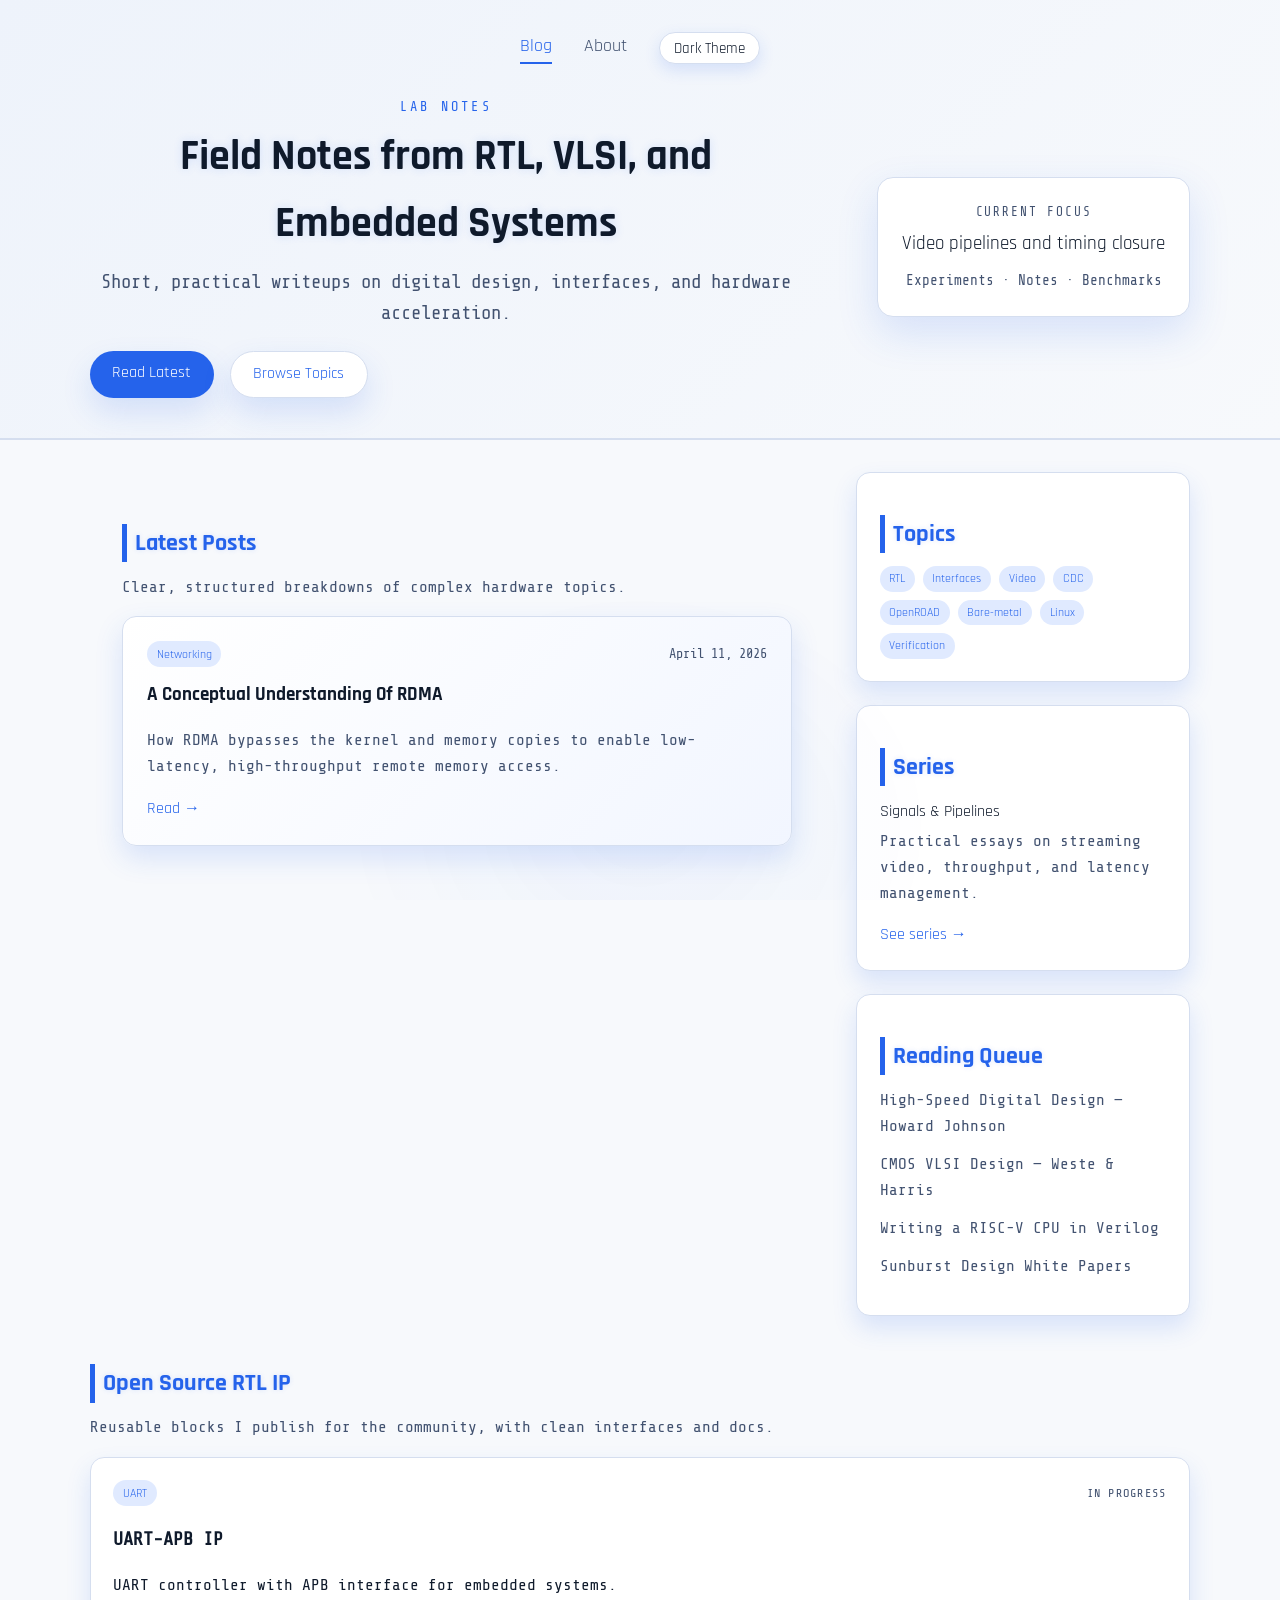
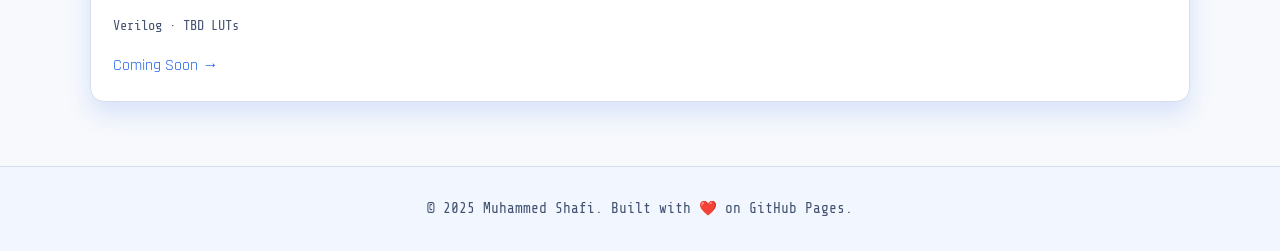
==== commit c01950ca: "changed_default" ====
--- a/index.html
+++ b/index.html
@@ -3,145 +3,126 @@
 <head>
   <meta charset="UTF-8">
   <meta name="viewport" content="width=device-width, initial-scale=1.0">
-  <title>Muhammed Shafi | RTL IP Design Engineer</title>
+  <title>Blog | Muhammed Shafi</title>
   <link rel="stylesheet" href="styles.css">
 </head>
 <body>
-
-  <!-- Header -->
-  <header>
+  <header class="blog-header">
     <nav class="navbar">
-      <a href="blog.html">Blog</a>
-      <a href="index.html" class="active">About</a>
+      <a href="blog.html" class="active">Blog</a>
+      <a href="index.html">About</a>
       <button class="theme-toggle" type="button" aria-pressed="false">
         Dark Theme
       </button>
     </nav>
 
-    <!-- Chip Logo -->
-    <svg class="chip-logo" xmlns="http://www.w3.org/2000/svg" viewBox="0 0 64 64" fill="none">
-      <rect x="12" y="12" width="40" height="40" rx="4" stroke="#58a6ff" stroke-width="2"/>
-      <rect x="24" y="24" width="16" height="16" rx="2" fill="#58a6ff"/>
-      <line x1="0" y1="20" x2="12" y2="20" stroke="#58a6ff" stroke-width="2"/>
-      <line x1="0" y1="32" x2="12" y2="32" stroke="#58a6ff" stroke-width="2"/>
-      <line x1="0" y1="44" x2="12" y2="44" stroke="#58a6ff" stroke-width="2"/>
-      <line x1="52" y1="20" x2="64" y2="20" stroke="#58a6ff" stroke-width="2"/>
-      <line x1="52" y1="32" x2="64" y2="32" stroke="#58a6ff" stroke-width="2"/>
-      <line x1="52" y1="44" x2="64" y2="44" stroke="#58a6ff" stroke-width="2"/>
-      <line x1="20" y1="0" x2="20" y2="12" stroke="#58a6ff" stroke-width="2"/>
-      <line x1="32" y1="0" x2="32" y2="12" stroke="#58a6ff" stroke-width="2"/>
-      <line x1="44" y1="0" x2="44" y2="12" stroke="#58a6ff" stroke-width="2"/>
-      <line x1="20" y1="52" x2="20" y2="64" stroke="#58a6ff" stroke-width="2"/>
-      <line x1="32" y1="52" x2="32" y2="64" stroke="#58a6ff" stroke-width="2"/>
-      <line x1="44" y1="52" x2="44" y2="64" stroke="#58a6ff" stroke-width="2"/>
-    </svg>
-
-    <h1> Hi, I'm Muhammed Shafi</h1>
-    <p>RTL IP Design Engineer | Electronics Professional | VLSI Explorer</p>
+    <div class="blog-hero">
+      <div class="blog-hero-text">
+        <p class="blog-kicker">Lab Notes</p>
+        <h1>Field Notes from RTL, VLSI, and Embedded Systems</h1>
+        <p class="blog-subtitle">
+          Short, practical writeups on digital design, interfaces, and hardware acceleration.
+        </p>
+        <div class="blog-hero-actions">
+          <a class="blog-cta" href="#latest">Read Latest</a>
+          <a class="blog-cta ghost" href="#topics">Browse Topics</a>
+        </div>
+      </div>
+      <div class="blog-hero-panel">
+        <div class="signal-card">
+          <p class="signal-title">Current Focus</p>
+          <p class="signal-highlight">Video pipelines and timing closure</p>
+          <p class="signal-meta">Experiments · Notes · Benchmarks</p>
+        </div>
+      </div>
+    </div>
   </header>
 
-  <!-- About Me -->
-  <section class="about-me">
-    <div class="about-card">
-      <div class="photo-holder">
-        <img src="propic.jpeg" alt="Muhammed Shafi">
+  <main class="blog-main" id="latest">
+    <section class="blog-feed">
+      <div class="blog-section-title">
+        <h2>Latest Posts</h2>
+        <p>Clear, structured breakdowns of complex hardware topics.</p>
       </div>
-      <div class="bio">
-        <h2>About Me</h2>
-        <p>
-          I work at the intersection of <strong>digital logic, hardware acceleration, and embedded software</strong>.  
-          My background is RTL IP design, but my curiosity extends into VLSI, embedded systems, and transistor-level design.
+
+      <article class="blog-card featured">
+        <div class="blog-card-header">
+          <span class="chip-tag">Networking</span>
+          <span class="blog-date">April 11, 2026</span>
+        </div>
+        <h3>A Conceptual Understanding Of RDMA</h3>
+        <p>How RDMA bypasses the kernel and memory copies to enable low-latency, high-throughput remote memory access.</p>
+        <a href="rdma.html" class="blog-link">Read →</a>
+        <img
+          class="blog-thumb"
+          src="images/rdma/rdma_basic_arch.png"
+          alt="RDMA architecture diagram"
+        >
+      </article>
+
+      <div class="blog-card-grid">
+      </div>
+    </section>
+
+    <aside class="blog-sidebar" id="topics">
+      <div class="sidebar-card">
+        <h2>Topics</h2>
+        <div class="tag-grid">
+          <span class="chip-tag">RTL</span>
+          <span class="chip-tag">Interfaces</span>
+          <span class="chip-tag">Video</span>
+          <span class="chip-tag">CDC</span>
+          <span class="chip-tag">OpenROAD</span>
+          <span class="chip-tag">Bare-metal</span>
+          <span class="chip-tag">Linux</span>
+          <span class="chip-tag">Verification</span>
+        </div>
+      </div>
+
+      <div class="sidebar-card">
+        <h2>Series</h2>
+        <p class="series-title">Signals & Pipelines</p>
+        <p class="series-description">
+          Practical essays on streaming video, throughput, and latency management.
         </p>
-        <p>
-          I enjoy exploring the full stack of electronics: from transistor-level schematics to high-level embedded software and FPGA acceleration.
-        </p>
+        <a href="signals-pipelines.html" class="blog-link">See series →</a>
       </div>
+
+      <div class="sidebar-card">
+        <h2>Reading Queue</h2>
+        <p class="queue-item">High-Speed Digital Design — Howard Johnson</p>
+        <p class="queue-item">CMOS VLSI Design — Weste & Harris</p>
+        <p class="queue-item">Writing a RISC-V CPU in Verilog</p>
+        <p class="queue-item">Sunburst Design White Papers</p>
+      </div>
+    </aside>
+  </main>
+
+  <section class="rtl-showcase">
+    <div class="blog-section-title">
+      <h2>Open Source RTL IP</h2>
+      <p>Reusable blocks I publish for the community, with clean interfaces and docs.</p>
+    </div>
+    <div class="rtl-grid">
+      <article class="rtl-card">
+        <div class="rtl-card-header">
+          <span class="chip-tag">UART</span>
+          <span class="rtl-status">In Progress</span>
+        </div>
+        <h3>UART-APB IP</h3>
+        <p>UART controller with APB interface for embedded systems.</p>
+        <div class="rtl-meta">Verilog · TBD LUTs</div>
+        <a href="#" class="blog-link">Coming Soon →</a>
+      </article>
     </div>
   </section>
 
-  <!-- Skills -->
-  <section class="skills">
-    <h2>Skills</h2>
-    <ul>
-      <li>RTL IP Design (Video Processing, Interface Bridge, RISCV, MIPS)</li>
-      <li>Devices: FPGAs (Xilinx, Lattice, Microchip FPGAs), Application Processors(iMX6,iMX9)</li>
-      <li>Interfaces (USB, MIPI, Ethernet, OSPI, DDR3, AXI, Wishbone)</li>
-      <li>Embedded Software (Bare-metal, Zephyr, Linux)</li>
-      <li>Languages (C, Verilog, SV, Python)</li>
-      <li>VLSI Exploration (STA, Physical Design, OpenROAD)</li>
-      <li>Electronics & Transistor-level Design (Hobby)</li>
-    </ul>
-  </section>
-
-  <!-- Projects -->
-  <section class="projects">
-    <h2>Projects</h2>
-    <div class="projects-grid">
-      <div class="card"><h3>SIFT Accelerator</h3><p>FPGA-based accelerator for Scale Invariant Feature Transform.</p></div>
-      <div class="card"><h3>MIPI USB Bridge</h3><p>Worked on MIPI to USB Video Bridge </p></div>
-      <div class="card"><h3>SDI-MIPI Bridge</h3><p>SDI to MIPI video bridge for professional broadcasting.</p></div>
-      <div class="card"><h3>Thermal Video Enhancement</h3><p>Worked on video enhancement of thermal sensors</p></div>
-      <div class="card"><h3>Custom OLED Display Timing</h3><p>Retiming of Camera Video to OLED timing</p></div>
-      <div class="card"><h3>Data Aquitision Systems</h3><p>Data Aquisition and Ethernet Streaming </p></div>
-    </div>
-  </section>
-
-  <section class="articles">
-    <h2>Articles</h2>
-    <ul class="blog-links">
-      <li><a href="rdma.html">A Conceptual Understanding Of RDMA</a></li>
-    </ul>
-  </section>
-
-  <!-- Lectures -->
-  <section class="lectures">
-    <h2>Lectures & Courses</h2>
-    <div class="lectures-grid">
-      <div class="lecture-card">
-        <div class="lecture-icon">🎓</div>
-        <h3>Digital Design and Computer Architecture</h3>
-        <p>Digital Design and Computer Architecture, ETH Zürich, Spring 2025</p>
-        <a href="https://www.youtube.com/live/ubhxKNlOlRg?si=NXwJ2bxyNw6R1CYl" target="_blank">View Course →</a>
-      </div>
-  </section>
-
-  <!-- Books -->
-  <section class="books">
-    <h2>Books & References</h2>
-    <div class="books-grid">
-      <div class="book-card">
-        <a href="https://www.amazon.in/Microelectronics-Behzad-Razavi/dp/8126571357" target="_blank">
-          <img src="https://m.media-amazon.com/images/I/61OYe2f8OWL._SX342_SY445_ControlCacheEqualizer_.jpg" alt="MicroElectronics">
-          <p>Microelectronics by Razavi</p>
-        </a>
-      </div>
-      
-      <div class="book-card">
-        <a href="https://www.amazon.in/Digital-Design-Computer-Architecture-Harris/dp/0123944244" target="_blank">
-          <img src="https://m.media-amazon.com/images/I/51TJ5148ORL.jpg" alt="Digital System Design">
-          <p>Digital Design and Computer Architecture</p>
-        </a>
-      </div>
-      
-    </div>
-  </section>
-
-  <!-- Contact -->
-  <section class="contact">
-    <h2>Contact</h2>
-    <p class="links">
-      <a href="https://github.com/your-username" target="_blank"> GitHub</a>
-      <a href="https://linkedin.com/in/your-profile" target="_blank"> LinkedIn</a>
-      <a href="mailto:your.email@example.com">Email</a>
-    </p>
-  </section>
-
-  <!-- Footer -->
   <footer>
     <p>© 2025 Muhammed Shafi. Built with ❤️ on GitHub Pages.</p>
   </footer>
 
-  <!-- JS -->
   <script src="script.js"></script>
+  <script data-goatcounter="https://mohamedshafi.goatcounter.com/count"
+        async src="//gc.zgo.at/count.js"></script>
 </body>
 </html>
--- a/styles.css
+++ b/styles.css
@@ -690,6 +690,153 @@
   box-shadow: 0 8px 20px var(--shadow);
 }
 
+.blog-post .references {
+  margin: 1.5rem 0;
+  background: var(--surface-alt);
+  padding: 1rem;
+  border-radius: 12px;
+  box-shadow: 0 8px 20px var(--shadow);
+}
+
+.blog-post .references summary {
+  cursor: pointer;
+  font-weight: bold;
+  color: var(--accent);
+}
+
+.blog-post .references ul {
+  margin: 0.5rem 0 0 0;
+  padding-left: 1.5rem;
+}
+
+.blog-post .references a {
+  color: var(--text);
+  text-decoration: none;
+}
+
+.blog-post .references a:hover {
+  text-decoration: underline;
+}
+
+.series-chapter {
+  margin: 1rem 0;
+}
+
+.series-chapter summary {
+  cursor: pointer;
+  font-weight: bold;
+  color: var(--accent);
+  margin-bottom: 0.5rem;
+}
+
+.chapter-content {
+  margin-top: 0.5rem;
+}
+
+.chapter-content h4 {
+  color: var(--accent);
+  margin-top: 1rem;
+  margin-bottom: 0.5rem;
+}
+
+.chapter-content h5 {
+  margin-top: 0.8rem;
+  margin-bottom: 0.3rem;
+}
+
+.chapter-content ul {
+  margin: 0.5rem 0;
+  padding-left: 1.5rem;
+}
+
+.chapter-content figure {
+  margin: 1rem 0;
+}
+
+.chapter-content img {
+  width: 100%;
+  height: auto;
+  border-radius: 8px;
+}
+
+.chapter-content figcaption {
+  margin-top: 0.3rem;
+  font-size: 0.85rem;
+  color: var(--text-muted);
+}
+
+.timing-calculator {
+  background: var(--surface-alt);
+  padding: 1rem;
+  border-radius: 8px;
+  margin: 1rem 0;
+}
+
+.timing-calculator label {
+  display: block;
+  margin: 0.5rem 0;
+}
+
+.timing-calculator input, .timing-calculator select {
+  margin-left: 0.5rem;
+  padding: 0.3rem;
+  border: 1px solid var(--border);
+  border-radius: 4px;
+  background: var(--surface);
+  color: var(--text);
+}
+
+.timing-calculator button {
+  margin: 0.5rem 0;
+  padding: 0.5rem 1rem;
+  background: var(--accent);
+  color: white;
+  border: none;
+  border-radius: 4px;
+  cursor: pointer;
+}
+
+.timing-calculator button:hover {
+  background: var(--accent-soft);
+}
+
+#result {
+  margin-top: 1rem;
+  padding: 0.5rem;
+  background: var(--surface);
+  border-radius: 4px;
+}
+
+.resolution-table {
+  width: 100%;
+  border-collapse: collapse;
+  margin: 1rem 0;
+  background: var(--surface);
+  border-radius: 8px;
+  overflow: hidden;
+  box-shadow: 0 4px 12px var(--shadow);
+}
+
+.resolution-table th, .resolution-table td {
+  padding: 0.75rem;
+  text-align: left;
+  border-bottom: 1px solid var(--border);
+}
+
+.resolution-table th {
+  background: var(--surface-alt);
+  color: var(--accent);
+  font-weight: bold;
+}
+
+.resolution-table tr:last-child td {
+  border-bottom: none;
+}
+
+.resolution-table tr:hover {
+  background: var(--surface-alt);
+}
+
 @media (max-width: 900px) {
   .blog-hero {
     grid-template-columns: 1fr;
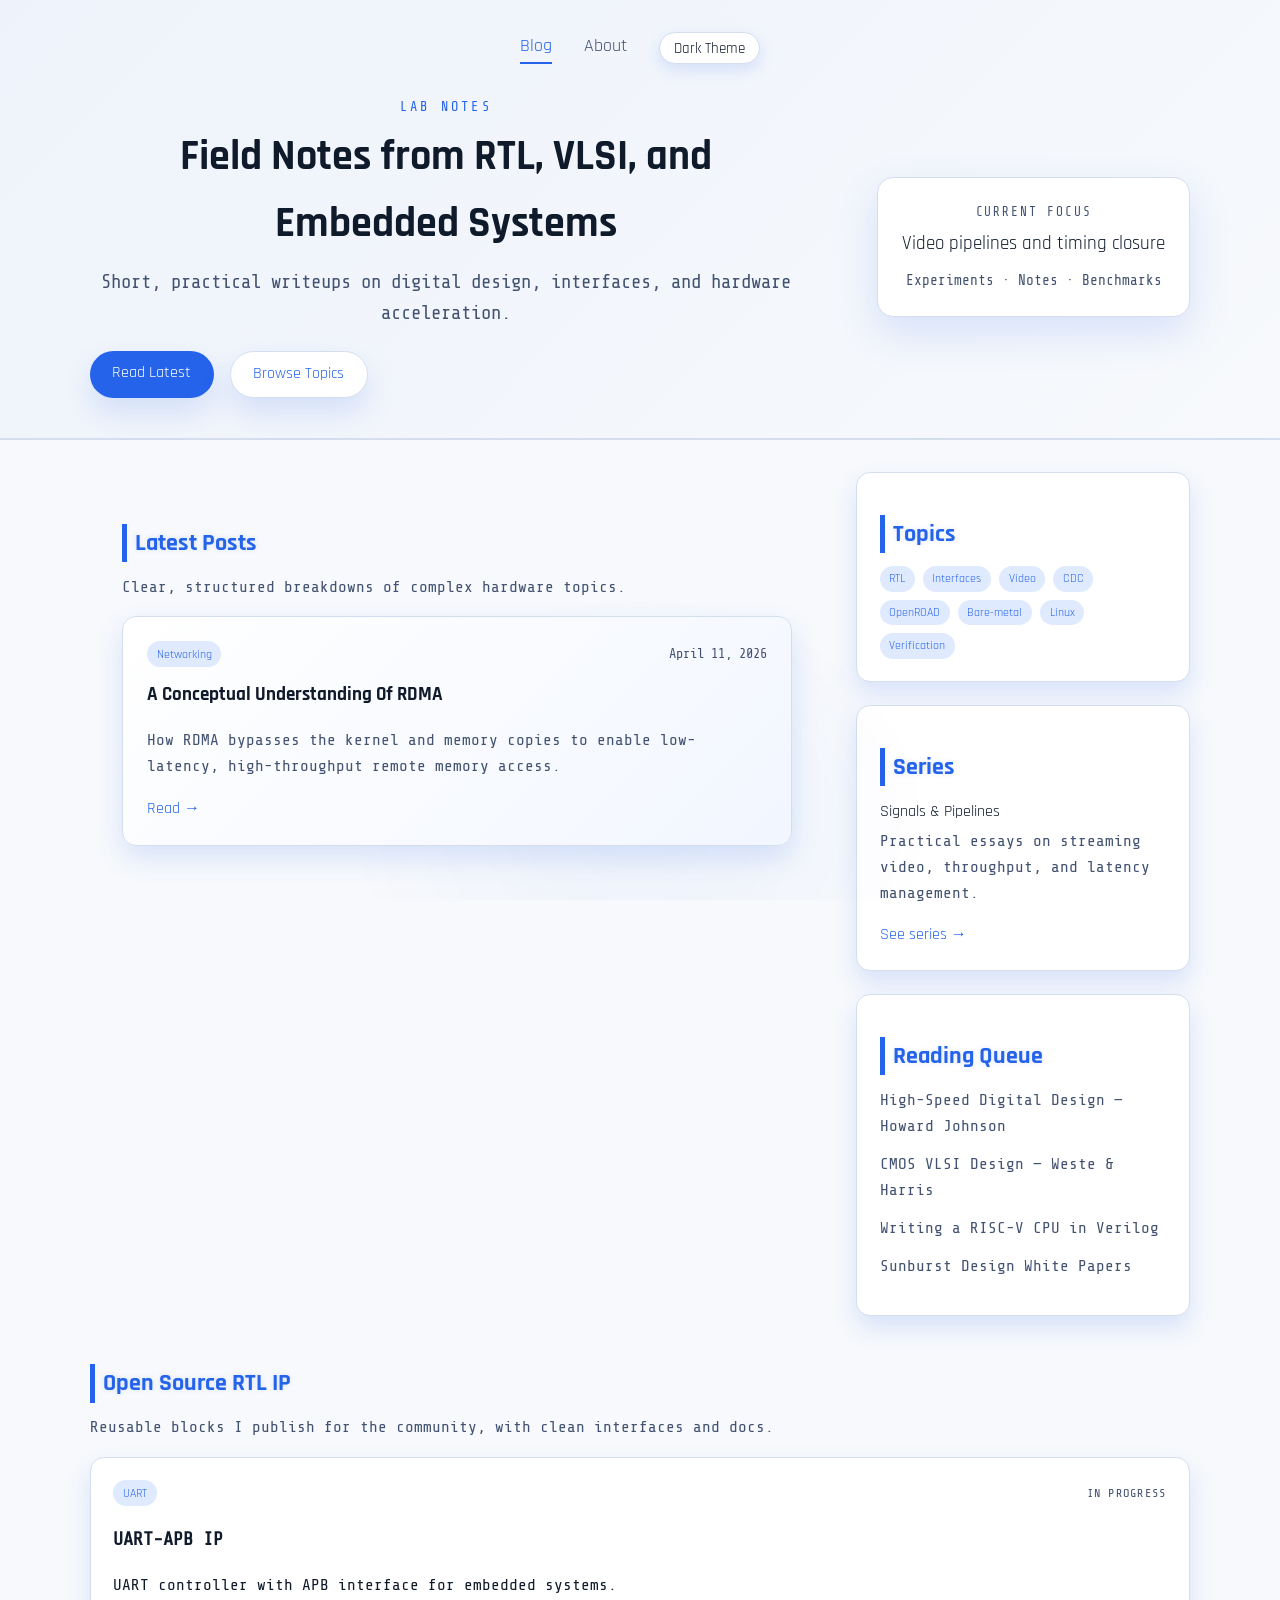
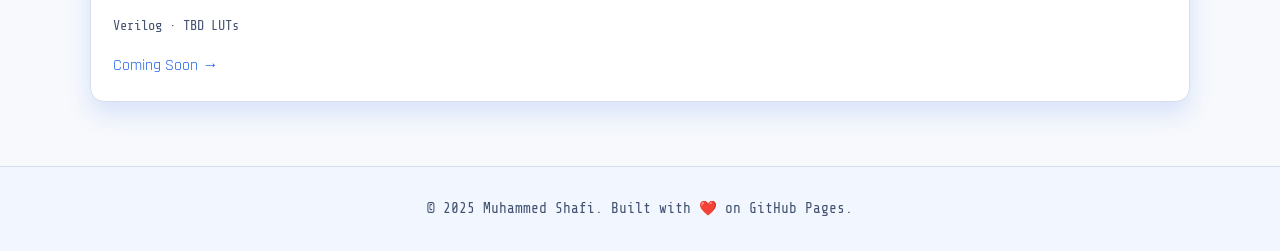
==== commit 1c14702f: "bug_fix-header" ====
--- a/index.html
+++ b/index.html
@@ -9,8 +9,8 @@
 <body>
   <header class="blog-header">
     <nav class="navbar">
-      <a href="blog.html" class="active">Blog</a>
-      <a href="index.html">About</a>
+      <a href="index.html" class="active">Blog</a>
+      <a href="about.html">About</a>
       <button class="theme-toggle" type="button" aria-pressed="false">
         Dark Theme
       </button>
--- a/styles.css
+++ b/styles.css
@@ -147,7 +147,7 @@
   font-size: 2.8rem;
   color: var(--accent);
   margin: 0.5rem 0;
-  text-shadow: 0 0 10px var(--shadow);
+  text-shadow: 0 0 10px var(--shadow));
 }
 
 header p {
@@ -253,7 +253,7 @@
     border: 1px solid var(--border);
     box-shadow: 0 10px 20px var(--shadow);
     transition: transform 0.2s, box-shadow 0.3s, border-color 0.3s;
-    min-height: 200px; /* ensures uniform height */
+    min-height: 200px;
   }
 
 
@@ -305,7 +305,7 @@
     text-align: center;
     box-shadow: 0 10px 20px var(--shadow);
     transition: transform 0.2s, box-shadow 0.3s, border-color 0.3s;
-    min-height: 250px; /* keeps books aligned */
+    min-height: 250px;
   }
   
   .book-card img {
@@ -487,6 +487,31 @@
   justify-content: flex-end;
 }
 
+@media (max-width: 900px) {
+  .blog-hero {
+    grid-template-columns: 1fr;
+  }
+
+  .blog-hero-panel {
+    justify-content: center;
+  }
+
+  .signal-card {
+    margin: 0 auto;
+  }
+}
+
+@media (max-width: 900px) {
+  .blog-hero-actions {
+    justify-content: center;
+  }
+
+  .blog-cta {
+    display: inline-block;
+    text-align: center;
+  }
+}
+
 .signal-card {
   background: var(--surface);
   border: 1px solid var(--border);
@@ -524,6 +549,12 @@
   display: grid;
   grid-template-columns: minmax(0, 2.2fr) minmax(0, 1fr);
   gap: 2rem;
+}
+
+/* Article page: single column, no sidebar */
+.blog-main.article-page {
+  grid-template-columns: 1fr;
+  max-width: 860px;
 }
 
 .blog-section-title p {
@@ -662,6 +693,28 @@
   color: var(--text-muted);
 }
 
+/* Blog post article body */
+.blog-post {
+  /* Ensure text never overflows the article column */
+  min-width: 0;
+  word-wrap: break-word;
+  overflow-wrap: break-word;
+}
+
+.blog-post p,
+.blog-post li,
+.blog-post figcaption {
+  word-wrap: break-word;
+  overflow-wrap: break-word;
+  /* Break long unspaced strings (e.g. URLs, code) */
+  word-break: break-word;
+}
+
+.blog-post .post-section {
+  /* Prevent sections from overflowing on narrow screens */
+  min-width: 0;
+}
+
 .blog-post figure {
   margin: 1.5rem 0;
 }
@@ -807,20 +860,32 @@
   border-radius: 4px;
 }
 
+/* Table: scroll wrapper for mobile */
+.table-scroll-wrapper {
+  width: 100%;
+  overflow-x: auto;
+  -webkit-overflow-scrolling: touch;
+  border-radius: 8px;
+  box-shadow: 0 4px 12px var(--shadow);
+  margin: 1rem 0;
+}
+
 .resolution-table {
   width: 100%;
+  /* Minimum width so columns don't squash; table scrolls inside wrapper */
+  min-width: 700px;
   border-collapse: collapse;
-  margin: 1rem 0;
   background: var(--surface);
   border-radius: 8px;
   overflow: hidden;
-  box-shadow: 0 4px 12px var(--shadow);
-}
-
-.resolution-table th, .resolution-table td {
+}
+
+.resolution-table th,
+.resolution-table td {
   padding: 0.75rem;
   text-align: left;
   border-bottom: 1px solid var(--border);
+  white-space: nowrap;
 }
 
 .resolution-table th {
@@ -848,6 +913,17 @@
 
   .blog-main {
     grid-template-columns: 1fr;
+    padding: 0 1rem;
+  }
+}
+
+@media (max-width: 480px) {
+  .blog-main {
+    padding: 0 0.75rem;
+  }
+
+  .blog-post .post-section {
+    padding: 0;
   }
 }
 
@@ -899,4 +975,4 @@
   margin: 0.8rem 0 1rem 0;
   color: var(--text-muted);
   font-size: 0.85rem;
-}
+}
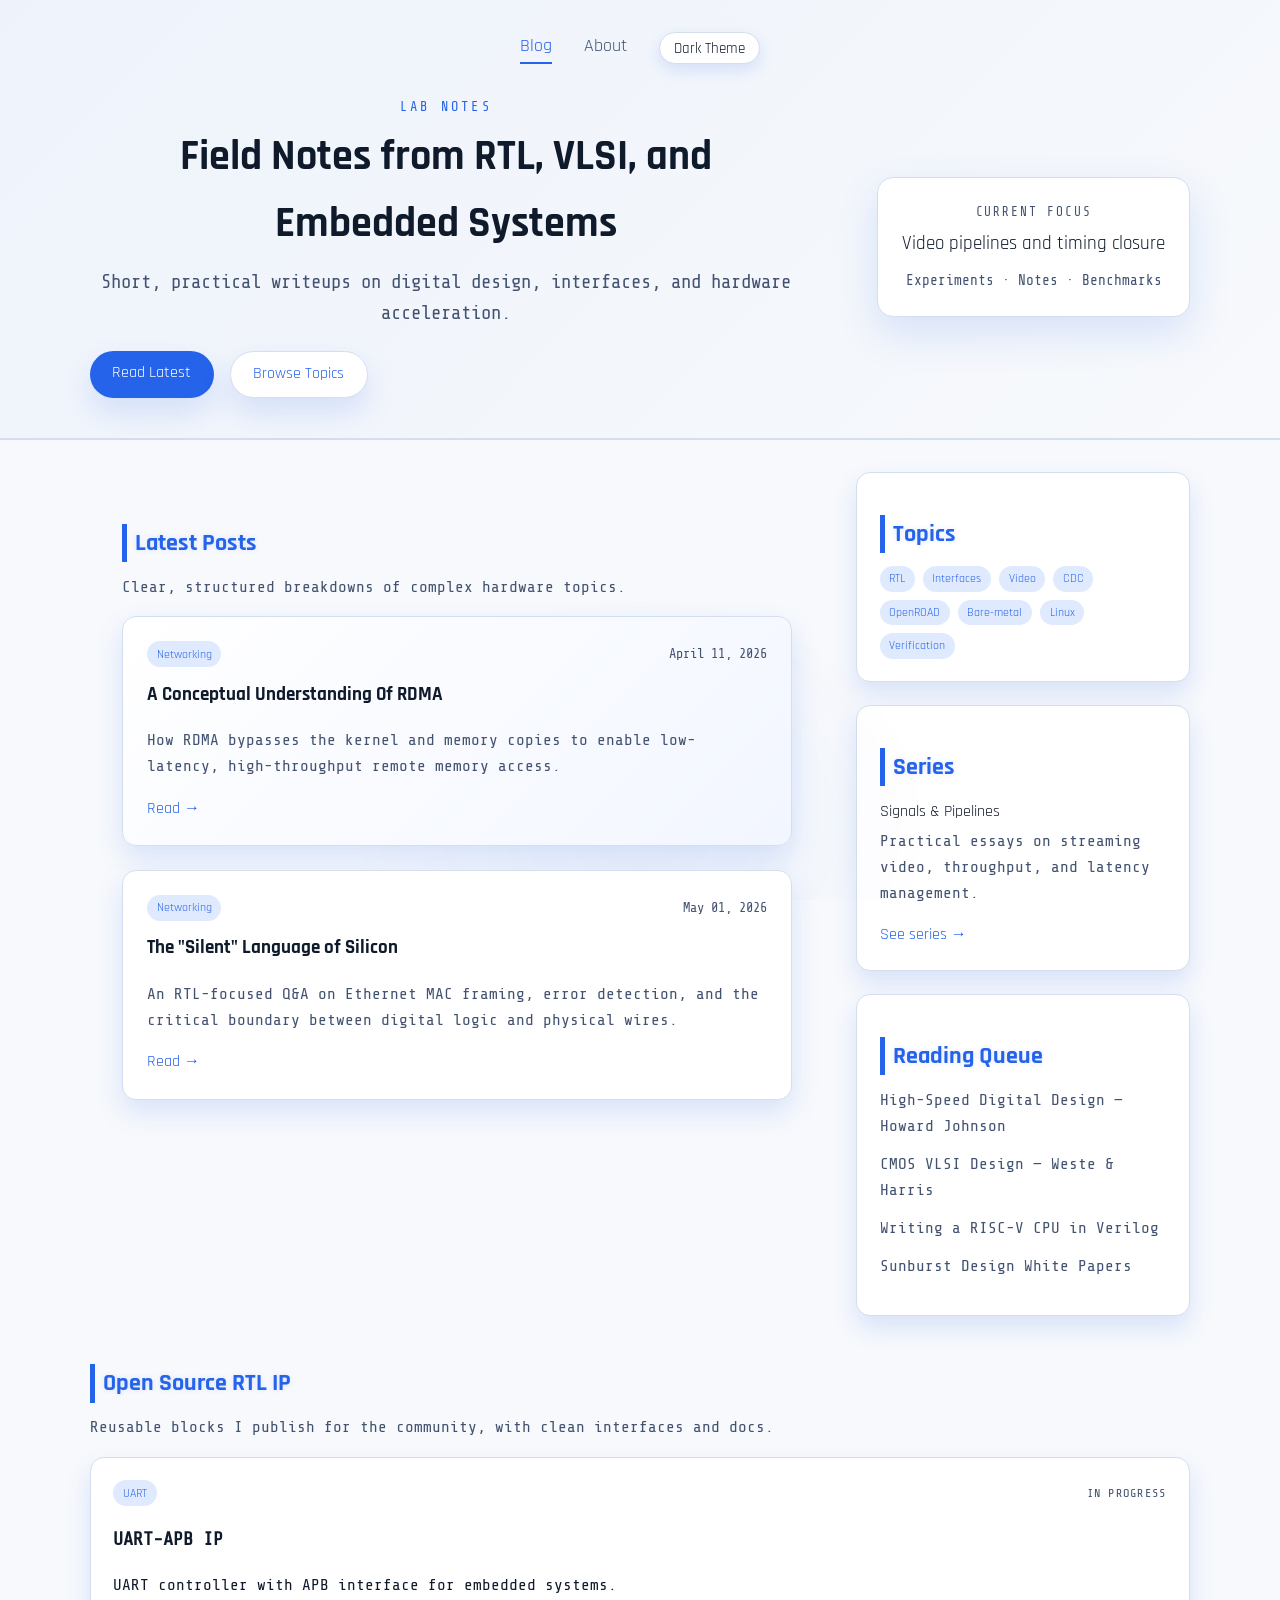
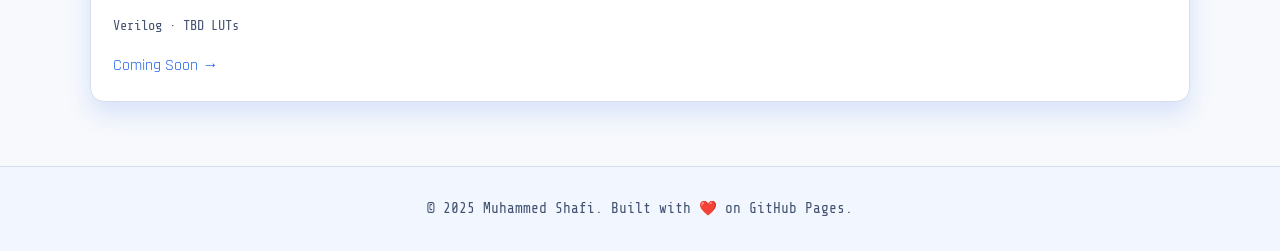
==== commit 4571fa15: "MAC_BLOG" ====
--- a/index.html
+++ b/index.html
@@ -61,6 +61,20 @@
       </article>
 
       <div class="blog-card-grid">
+        <article class="blog-card">
+          <div class="blog-card-header">
+            <span class="chip-tag">Networking</span>
+            <span class="blog-date">May 01, 2026</span>
+          </div>
+          <h3>The "Silent" Language of Silicon</h3>
+          <p>An RTL-focused Q&A on Ethernet MAC framing, error detection, and the critical boundary between digital logic and physical wires.</p>
+          <a href="ethernet.html" class="blog-link">Read →</a>
+        <img
+          class="blog-thumb"
+          src="images/EthernetSchematic.png"
+          alt="RDMA architecture diagram"
+        >
+        </article>
       </div>
     </section>
 
